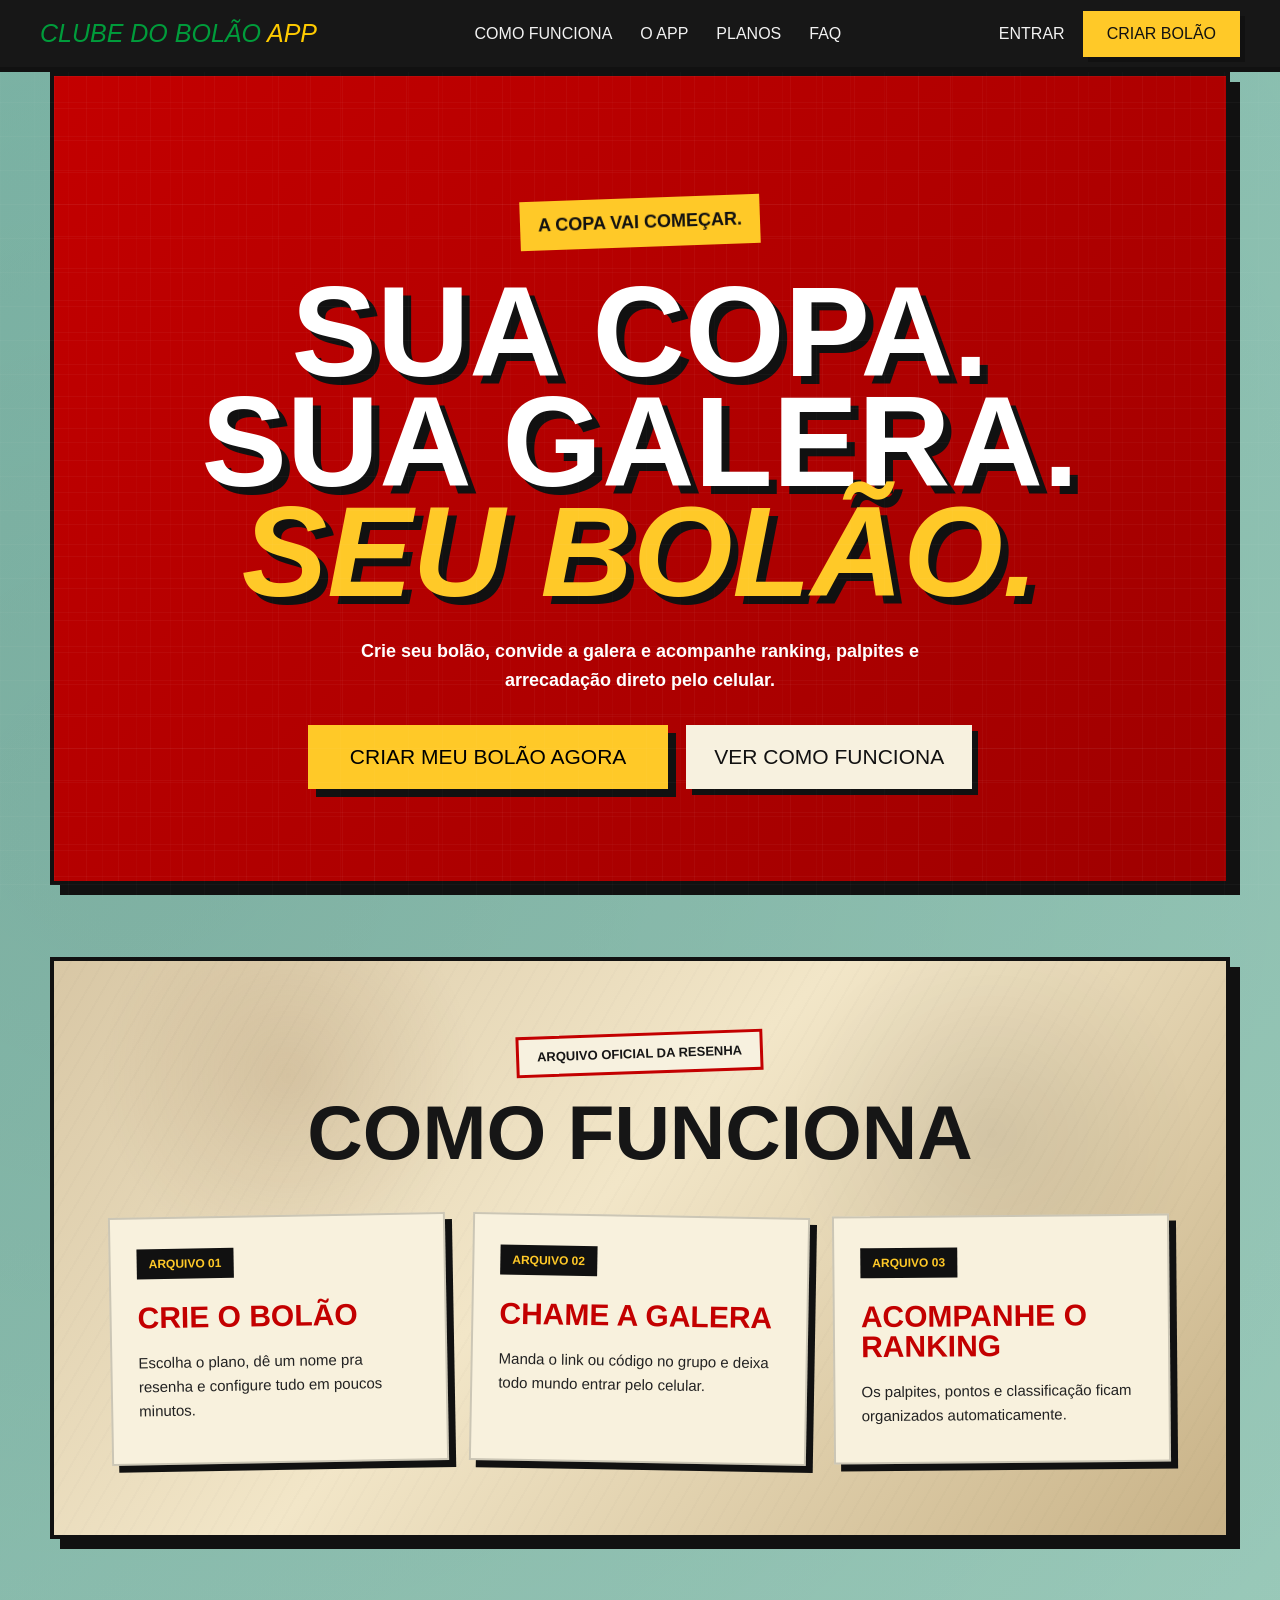
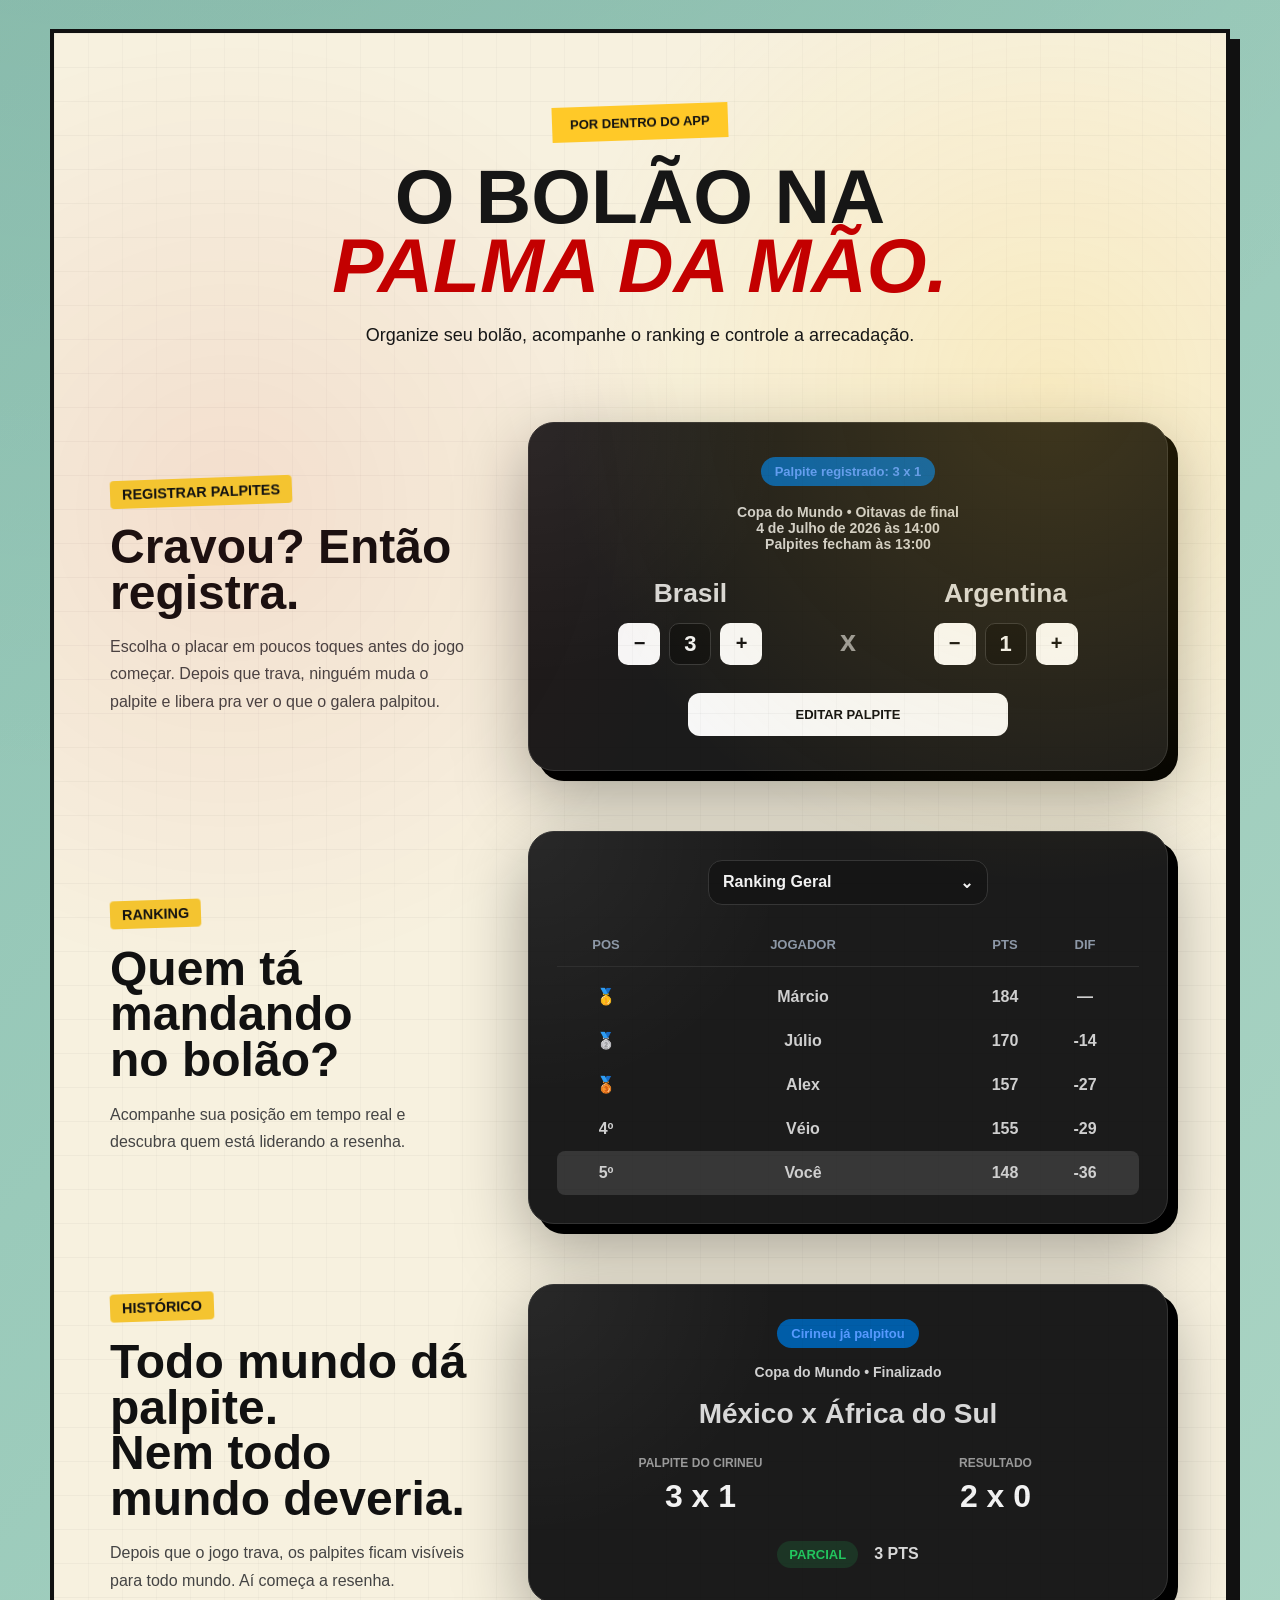
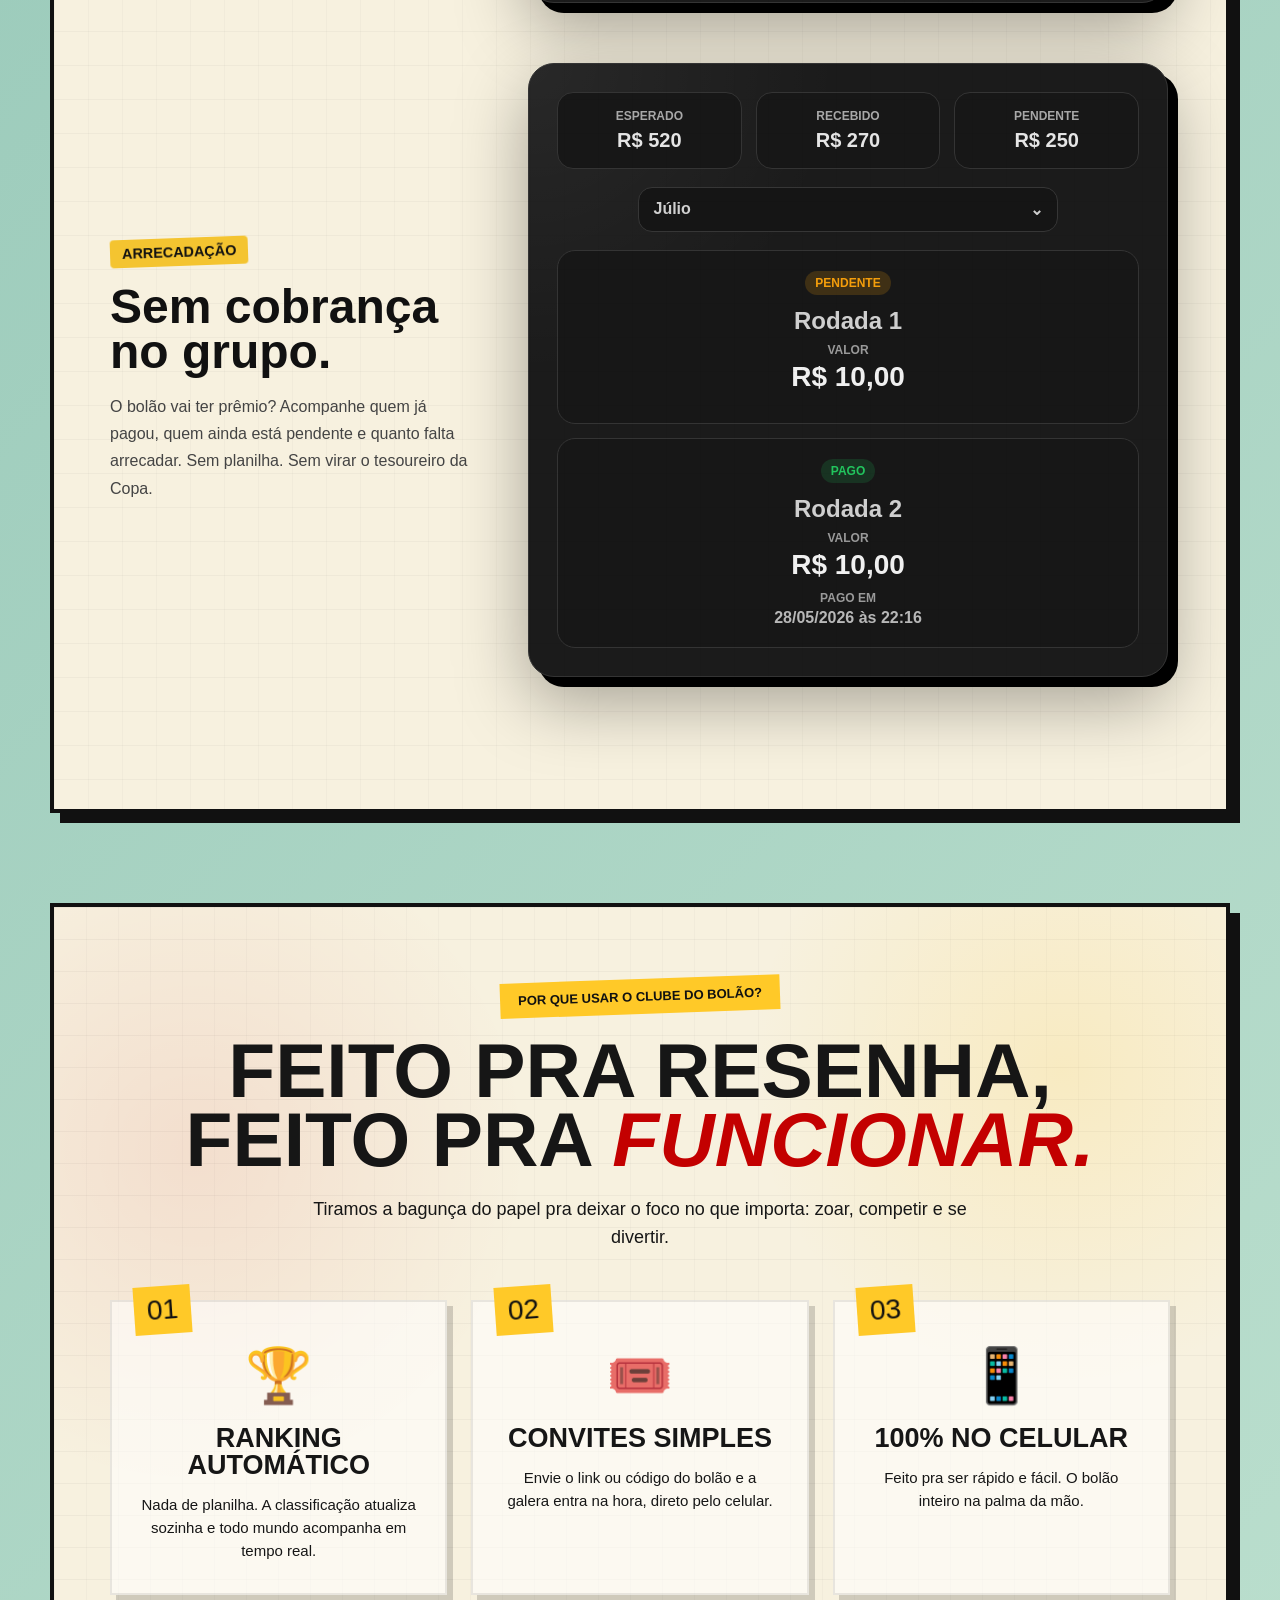
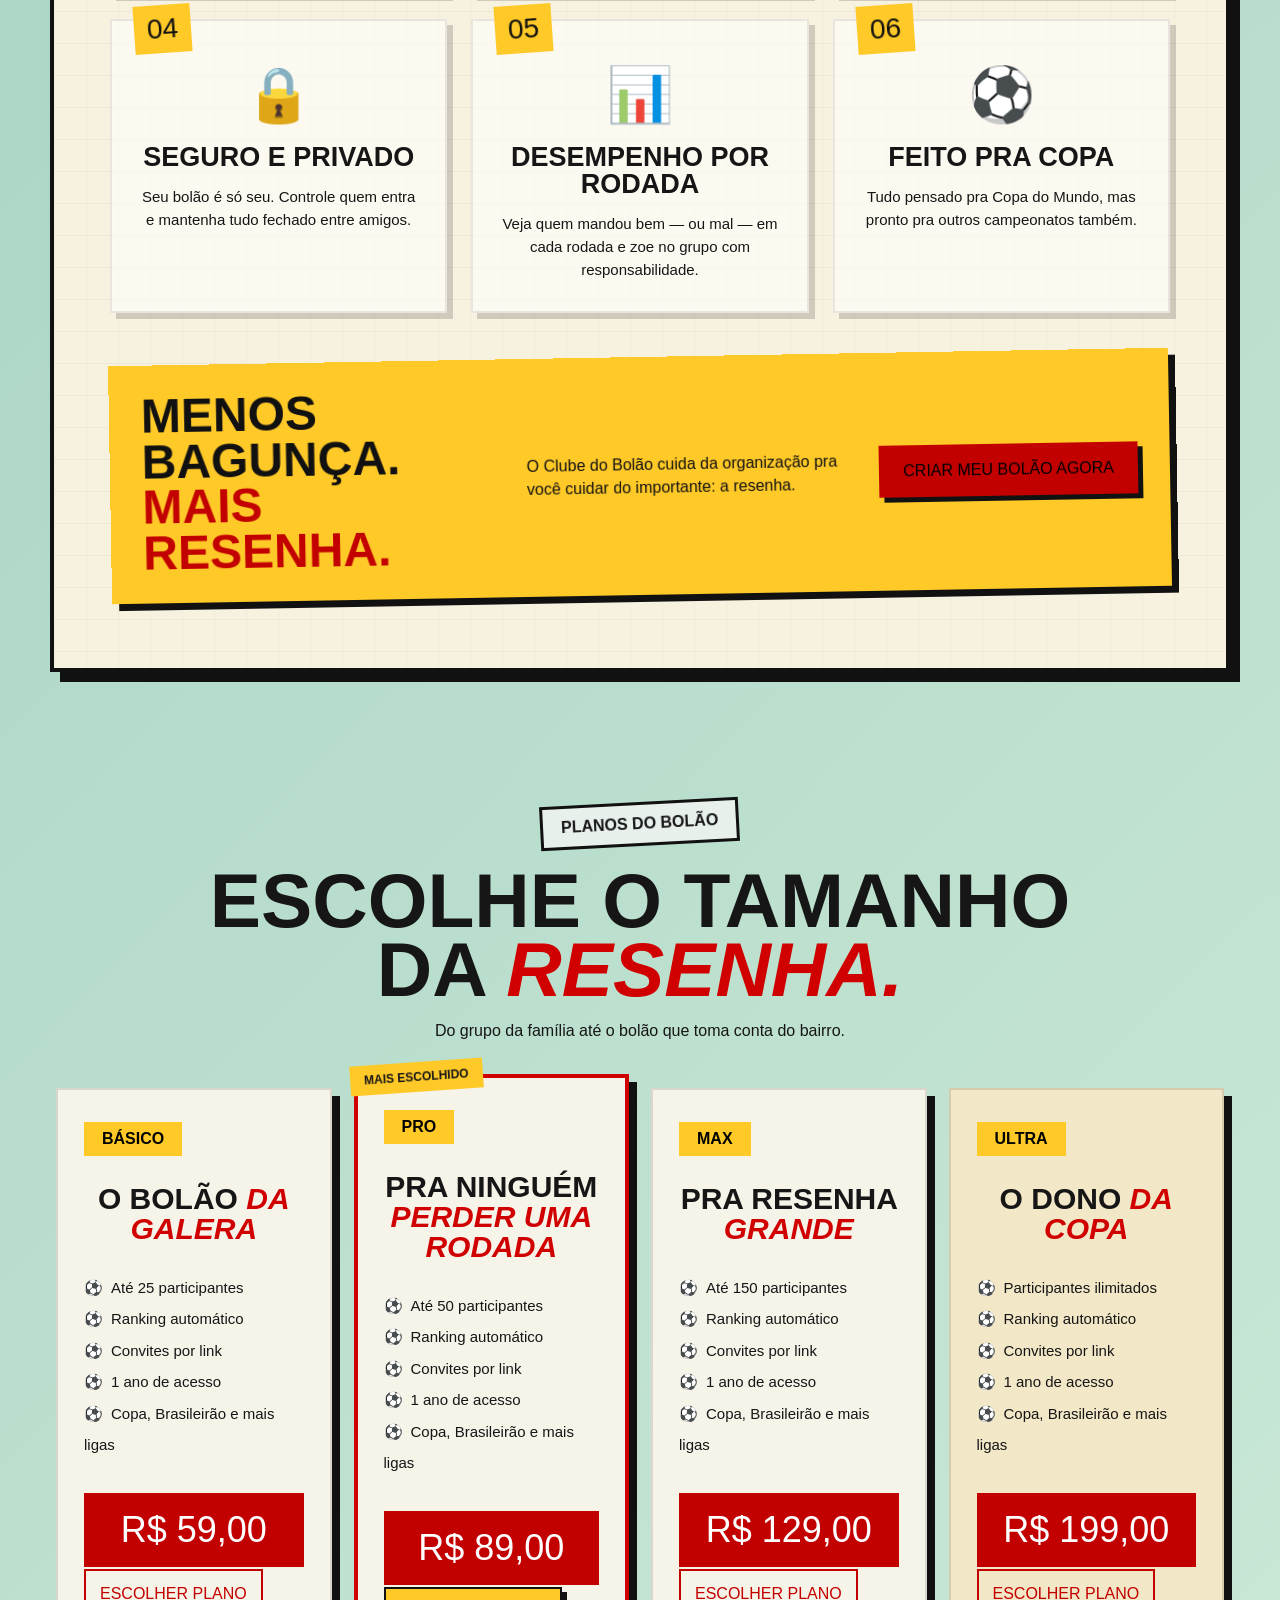
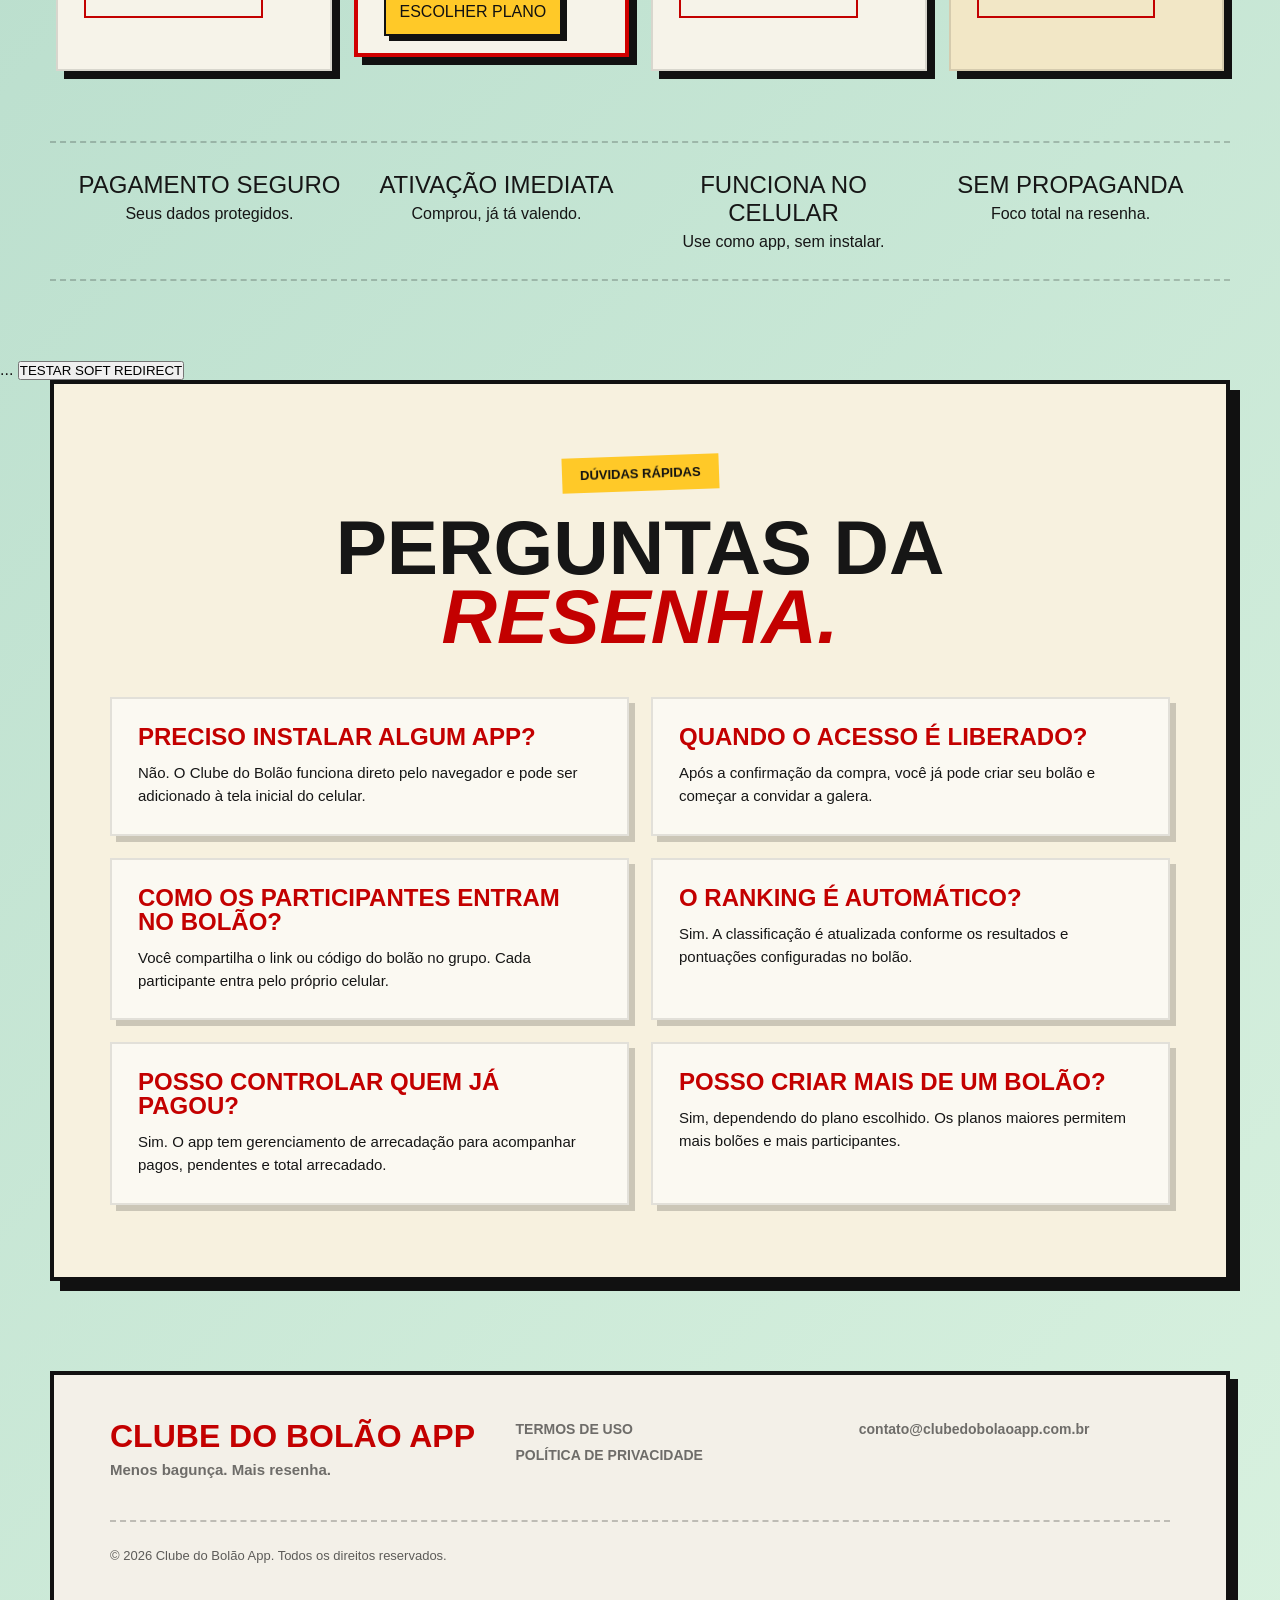
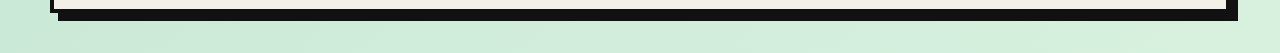
==== index.html @ 3270e9ba "Add files via upload" ====
<!DOCTYPE html>
<html lang="pt-BR">
<head>
  <meta charset="UTF-8" />
  <meta name="viewport" content="width=device-width, initial-scale=1.0" />

  <title>Clube do Bolão App | Crie seu bolão da Copa</title>

  <meta
    name="description"
    content="Crie seu bolão da Copa, convide a galera, acompanhe ranking automático e controle a arrecadação direto pelo celular."
  />

  <meta name="robots" content="index, follow" />

  <meta property="og:title" content="Clube do Bolão App | O jogo começa no grupo" />
  <meta
    property="og:description"
    content="Organize seu bolão, chame a galera e acompanhe tudo sem bagunça."
  />
  <meta property="og:type" content="website" />
  <meta property="og:url" content="https://clubedobolaoapp.com.br" />
  <meta property="og:image" content="https://clubedobolaoapp.com.br/assets/og-image.png" />

  <link rel="icon" href="./assets/favicon.png" />
  <link rel="stylesheet" href="style.css" />
</head>

<body>
<header class="header">
  <a class="logo" href="#">
    <span class="logo-clube">Clube do</span>
    <span class="logo-bolao">Bolão</span>
    <span class="logo-app">App</span>
  </a>

  <nav class="top-nav">
    <a href="#como-funciona">Como funciona</a>
    <a href="#app">O app</a>
    <a href="#planos">Planos</a>
    <a href="#faq">FAQ</a>
  </nav>

  <div class="header-actions">
    <a class="login-link" href="#">Entrar</a>
    <a class="header-cta" href="#planos">Criar bolão</a>
  </div>
</header>

<section class="hero hero-clean">
  <div class="hero-clean-inner">
    <p class="hero-kicker">A Copa vai começar.</p>

    <h1>
      Sua Copa.<br />
      Sua Galera.<br />
      <span>Seu Bolão.</span>
    </h1>

    <p class="hero-clean-subtitle">
      Crie seu bolão, convide a galera e acompanhe ranking, palpites e arrecadação direto pelo celular.
    </p>

    <div class="hero-clean-actions">
      <a class="main-cta" href="#planos">CRIAR MEU BOLÃO AGORA</a>
      <a class="secondary-cta" href="#app">Ver como funciona</a>
    </div>
  </div>
</section>

<!--

<section class="cinematic-cta">
  <div class="cta-photo-card">
    <div class="tape tape-top"></div>

    <img
        src="./assets/hero-boteco.png"
        alt="Boteco com faixa do Clube do Bolão App"
    />

    
  </div>

  <div class="cinematic-copy">
    <p class="cta-kicker">A Copa vai começar.</p>

    <h2>
      Sua Copa.<br />
      Sua Galera.<br />
      Seu Bolão.
      
    </h2>

    <p class="cta-text">
      Crie seu bolão, convide a galera e deixa que o app faz o resto.
    </p>

    <a href="#planos" class="cinematic-button">
      Criar meu bolão agora
    </a>
  </div>
</section>

-->

<section class="how-it-works" id="como-funciona">
  <p class="archive-label">Arquivo oficial da resenha</p>

  <h2>
    Como funciona<br />

  </h2>

  <div class="steps-grid">
    <article class="step-card">
      <span class="file-code">ARQUIVO 01</span>
      <strong>Crie o bolão</strong>
      <p>Escolha o plano, dê um nome pra resenha e configure tudo em poucos minutos.</p>
    </article>

    <article class="step-card">
      <span class="file-code">ARQUIVO 02</span>
      <strong>Chame a galera</strong>
      <p>Manda o link ou código no grupo e deixa todo mundo entrar pelo celular.</p>
    </article>

    <article class="step-card">
      <span class="file-code">ARQUIVO 03</span>
      <strong>Acompanhe o ranking</strong>
      <p>Os palpites, pontos e classificação ficam organizados automaticamente.</p>
    </article>
  </div>
</section>

<section class="app-preview-section" id="app">
  <p class="app-preview-label">Por dentro do app</p>

  <h2>
    O bolão na<br />
    <span>palma da mão.</span>
  </h2>

  <p class="app-preview-subtitle">
    Organize seu bolão, acompanhe o ranking e controle a arrecadação.
  </p>
<!--
  <div class="app-preview-grid">
    <article class="app-screen-card">
      <div class="phone-frame">
        <img src="./assets/screen-meus-boloes.png" alt="Tela Meus Bolões" />
      </div>

      <h3>Meus bolões</h3>
      <p>Crie e acompanhe todos os seus bolões em um único lugar.</p>
    </article>

    <article class="app-screen-card">
      <div class="phone-frame">
        <img src="./assets/screen-ranking.png" alt="Tela de Ranking" />
      </div>

      <h3>Ranking automático</h3>
      <p>Pontuação atualizada automaticamente.</p>
    </article>

    <article class="app-screen-card featured-screen">
      <span class="exclusive-tag">Exclusivo</span>

      <div class="phone-frame">
        <img src="./assets/screen-arrecadacao.png" alt="Tela de Arrecadação" />
      </div>

      <h3>Controle a arrecadação</h3>
      <p>Chega de cobrança no grupo e planilha improvisada.</p>
    </article>
  </div>

  -->

<div class="app-experience-grid">
  <div class="experience-block">

  <div class="experience-copy">
    <span class="feature-label">
  REGISTRAR Palpites
</span>

    <h3>Cravou? Então registra.</h3>

    <p>
      Escolha o placar em poucos toques antes do jogo começar.
      Depois que trava, ninguém muda o palpite e libera pra ver o que o galera palpitou.
    </p>
  </div>

  <div class="prediction-card">

    <div class="prediction-status">
      Palpite registrado: 3 x 1
    </div>

    <div class="prediction-meta">
      Copa do Mundo • Oitavas de final<br>
      4 de Julho de 2026 às 14:00<br>
      Palpites fecham às 13:00
    </div>

    <div class="prediction-match">

      <div class="team-side">
        <div class="team-name">Brasil</div>

        <div class="score-control">
          <span class="score-btn">−</span>
          <span class="score-number">3</span>
          <span class="score-btn">+</span>
        </div>
      </div>
      
      <div class="versus">x</div>

      <div class="team-side">
        <div class="team-name">Argentina</div>

        <div class="score-control">
          <span class="score-btn">−</span>
          <span class="score-number">1</span>
          <span class="score-btn">+</span>
        </div>

       
      </div>

       
    </div>
  <div class="prediction-cta">
  Editar palpite
  </div>

  </div>

</div>

<div class="experience-block">

  <div class="experience-copy">

    <span class="feature-label">
      RANKING
    </span>

    <h3>
      Quem tá mandando<br>
      no bolão?
    </h3>

    <p>
      Acompanhe sua posição em tempo real e descubra
      quem está liderando a resenha.
    </p>

  </div>

  <div class="ranking-card">

    <div class="ranking-select">
      <span>Ranking Geral</span>
      <span>⌄</span>
    </div>

    <div class="ranking-table">

      <div class="ranking-row ranking-header">
        <div>POS</div>
        <div>JOGADOR</div>
        <div>PTS</div>
        <div>DIF</div>
      </div>

      <div class="ranking-row">
        <div>🥇</div>
        <div>Márcio</div>
        <div>184</div>
        <div>—</div>
      </div>

      <div class="ranking-row">
        <div>🥈</div>
        <div>Júlio</div>
        <div>170</div>
        <div>-14</div>
      </div>

      <div class="ranking-row">
        <div>🥉</div>
        <div>Alex</div>
        <div>157</div>
        <div>-27</div>
      </div>

      <div class="ranking-row">
        <div>4º</div>
        <div>Véio</div>
        <div>155</div>
        <div>-29</div>
      </div>

      <div class="ranking-row current-user">
        <div>5º</div>
        <div>Você</div>
        <div>148</div>
        <div>-36</div>
      </div>

    </div>

  </div>

</div>

<div class="experience-block">

  <div class="experience-copy">
    <span class="feature-label">HISTÓRICO</span>

    <h3>
      Todo mundo dá palpite.<br>
      Nem todo mundo deveria.
    </h3>

    <p>
      Depois que o jogo trava, os palpites ficam visíveis para todo mundo.
      Aí começa a resenha.
    </p>
  </div>

  <div class="history-card">

    <div class="history-pill">
      Cirineu já palpitou
    </div>

    <div class="history-meta">
      Copa do Mundo • Finalizado
    </div>

    <div class="history-match">
      México x África do Sul
    </div>

    <div class="history-scores">
      <div class="history-score">
        <span>Palpite do Cirineu</span>
        <strong>3 x 1</strong>
      </div>

      <div class="history-score">
        <span>Resultado</span>
        <strong>2 x 0</strong>
      </div>
    </div>

    <div class="history-result">
      <span>PARCIAL</span>
      <strong>3 PTS</strong>
    </div>

  </div>

</div>

<div class="experience-block">

  <div class="experience-copy">
    <span class="feature-label">ARRECADAÇÃO</span>

    <h3>
      Sem cobrança<br>
      no grupo.
    </h3>

    <p>
      O bolão vai ter prêmio? Acompanhe quem já pagou, quem ainda está pendente e quanto falta arrecadar.
      Sem planilha. Sem virar o tesoureiro da Copa.
    </p>
  </div>

  <div class="payments-card">

    <div class="payments-summary">
      <div class="payments-summary-card">
        <span>Esperado</span>
        <strong>R$ 520</strong>
      </div>

      <div class="payments-summary-card">
        <span>Recebido</span>
        <strong>R$ 270</strong>
      </div>

      <div class="payments-summary-card">
        <span>Pendente</span>
        <strong>R$ 250</strong>
      </div>
    </div>

    <div class="payments-select">
      <span>Júlio</span>
      <span>⌄</span>
    </div>

    <div class="payments-item">
      <span class="payments-badge pending">PENDENTE</span>
      <h4>Rodada 1</h4>

      <div class="payments-label">Valor</div>
      <div class="payments-value">R$ 10,00</div>
    </div>

    <div class="payments-item">
      <span class="payments-badge paid">PAGO</span>
      <h4>Rodada 2</h4>

      <div class="payments-label">Valor</div>
      <div class="payments-value">R$ 10,00</div>

      <div class="payments-label">Pago em</div>
      <div class="payments-date">28/05/2026 às 22:16</div>
    </div>

  </div>

</div>


</section>

<section class="features-section" id="recursos">
  <p class="features-label">Por que usar o Clube do Bolão?</p>

  <h2>
    Feito pra resenha,<br />
    feito pra <span>funcionar.</span>
  </h2>

  <p class="features-subtitle">
    Tiramos a bagunça do papel pra deixar o foco no que importa: zoar, competir e se divertir.
  </p>

  <div class="features-grid">
    <article class="feature-card">
      <span class="feature-number">01</span>
      <div class="feature-icon">🏆</div>
      <h3>Ranking automático</h3>
      <p>Nada de planilha. A classificação atualiza sozinha e todo mundo acompanha em tempo real.</p>
    </article>

    <article class="feature-card">
      <span class="feature-number">02</span>
      <div class="feature-icon">🎟️</div>
      <h3>Convites simples</h3>
      <p>Envie o link ou código do bolão e a galera entra na hora, direto pelo celular.</p>
    </article>

    <article class="feature-card">
      <span class="feature-number">03</span>
      <div class="feature-icon">📱</div>
      <h3>100% no celular</h3>
      <p>Feito pra ser rápido e fácil. O bolão inteiro na palma da mão.</p>
    </article>

    <article class="feature-card">
      <span class="feature-number">04</span>
      <div class="feature-icon">🔒</div>
      <h3>Seguro e privado</h3>
      <p>Seu bolão é só seu. Controle quem entra e mantenha tudo fechado entre amigos.</p>
    </article>

    <article class="feature-card">
      <span class="feature-number">05</span>
      <div class="feature-icon">📊</div>
      <h3>Desempenho por rodada</h3>
      <p>Veja quem mandou bem — ou mal — em cada rodada e zoe no grupo com responsabilidade.</p>
    </article>

    <article class="feature-card">
      <span class="feature-number">06</span>
      <div class="feature-icon">⚽</div>
      <h3>Feito pra Copa</h3>
      <p>Tudo pensado pra Copa do Mundo, mas pronto pra outros campeonatos também.</p>
    </article>
  </div>

  <div class="features-banner">
    <strong>Menos bagunça. <span>Mais resenha.</span></strong>
    <p>O Clube do Bolão cuida da organização pra você cuidar do importante: a resenha.</p>
    <a href="#planos">Criar meu bolão agora</a>
  </div>
</section>

<!--

  <main>
    <section class="hero">
      <div class="stamp">O jogo começa no grupo.</div>

      <h1>
        Vive a paixão<br />
        <span>da resenha</span>
      </h1>

      <p>
        Organize seu bolão, convide a galera e acompanhe tudo sem bagunça.
      </p>

      <a class="main-cta" href="#planos">Começar agora</a>
    </section>

    -->

    <section class="pricing" id="planos">
      <p class="section-label">Planos do bolão</p>

      <h2>
        Escolhe o tamanho<br />
        da <span>resenha.</span>
      </h2>

      <p class="section-subtitle">
        Do grupo da família até o bolão que toma conta do bairro.
      </p>

      <div class="plans-grid">
        <article class="plan-card">
          <h3>Básico</h3>
          <h4>O bolão <span>da galera</span></h4>
          <ul>
            <li>Até 25 participantes</li>
            <li>Ranking automático</li>
            <li>Convites por link</li>
            <li>1 ano de acesso</li>
            <li>Copa, Brasileirão e mais ligas</li>
          </ul>
          <div class="price">R$ 59,00</div>
          <a href="#" class="plan-button">ESCOLHER PLANO</a>
        </article>

        <article class="plan-card featured">
          <div class="badge">Mais escolhido</div>
          <h3>Pro</h3>
          <h4>Pra ninguém <span>perder uma rodada</span></h4>
          <ul>
            <li>Até 50 participantes</li>
            <li>Ranking automático</li>
            <li>Convites por link</li>
            <li>1 ano de acesso</li>
            <li>Copa, Brasileirão e mais ligas</li>
      
          </ul>
          <div class="price">R$ 89,00</div>
          <a href="#" class="plan-button yellow">ESCOLHER PLANO</a>
        </article>

        <article class="plan-card">
          <h3>Max</h3>
          <h4>Pra resenha <span>grande</span></h4>
          <ul>
            <li>Até 150 participantes</li>
            <li>Ranking automático</li>
            <li>Convites por link</li>
            <li>1 ano de acesso</li>
            <li>Copa, Brasileirão e mais ligas</li>
          </ul>
          <div class="price">R$ 129,00</div>
          <a href="#" class="plan-button">ESCOLHER PLANO</a>
        </article>

        <article class="plan-card ultra">
          <h3>Ultra</h3>
          <h4>O dono <span>da Copa</span></h4>
          <ul>
            <li>Participantes ilimitados</li> 
            <li>Ranking automático</li>
            <li>Convites por link</li>
            <li>1 ano de acesso</li>
            <li>Copa, Brasileirão e mais ligas</li>
          </ul>
          <div class="price">R$ 199,00</div>
          <a href="#" class="plan-button">ESCOLHER PLANO</a>
        </article>
      </div>
    </section>

    <section class="benefits">
      <div>
        <strong>Pagamento seguro</strong>
        <span>Seus dados protegidos.</span>
      </div>
      <div>
        <strong>Ativação imediata</strong>
        <span>Comprou, já tá valendo.</span>
      </div>
      <div>
        <strong>Funciona no celular</strong>
        <span>Use como app, sem instalar.</span>
      </div>
      <div>
        <strong>Sem propaganda</strong>
        <span>Foco total na resenha.</span>
      </div>
    </section>

<!--


    <section class="final-cta">
      <div>
        <p>A Copa vai começar.</p>
        <h2>
          Chega de bagunça.<br />
          <span>Cria teu bolão agora!</span>
        </h2>
        <a class="main-cta yellow" href="#planos">Criar meu bolão</a>
      </div>
    </section>
  </main>

  -->


<body>

  ...

<button onclick="prepararCheckout('pro')">
  TESTAR SOFT REDIRECT
</button>

<div id="checkoutArea"></div>

<script>
async function prepararCheckout(planCode) {

  const checkoutArea =
    document.getElementById("checkoutArea");

  checkoutArea.innerHTML =
    "Preparando checkout...";

  try {

    const response = await fetch(
      "https://dymwbyoqmvmoafduewpx.supabase.co/functions/v1/create-checkout",
      {
        method: "POST",
        headers: {
          "Content-Type": "application/json"
        },
        body: JSON.stringify({
          plan_code: planCode,
          flow: "landing"
        })
      }
    );

    const data = await response.json();

    if (!response.ok || !data.checkout_url) {
      checkoutArea.innerHTML =
        "Não foi possível iniciar o checkout.";
      return;
    }

    checkoutArea.innerHTML = `
      <a href="${data.checkout_url}">
        Continuar para o checkout
      </a>
    `;

  } catch (err) {

    console.error(err);

    checkoutArea.innerHTML =
      "Erro de conexão.";

  }
}
</script>

</body> 

<section class="faq-section" id="faq">
  <p class="faq-label">Dúvidas rápidas</p>

  <h2>
    Perguntas da<br />
    <span>resenha.</span>
  </h2>

  <div class="faq-list">
    <article class="faq-item">
      <h3>Preciso instalar algum app?</h3>
      <p>Não. O Clube do Bolão funciona direto pelo navegador e pode ser adicionado à tela inicial do celular.</p>
    </article>

    <article class="faq-item">
      <h3>Quando o acesso é liberado?</h3>
      <p>Após a confirmação da compra, você já pode criar seu bolão e começar a convidar a galera.</p>
    </article>

    <article class="faq-item">
      <h3>Como os participantes entram no bolão?</h3>
      <p>Você compartilha o link ou código do bolão no grupo. Cada participante entra pelo próprio celular.</p>
    </article>

    <article class="faq-item">
      <h3>O ranking é automático?</h3>
      <p>Sim. A classificação é atualizada conforme os resultados e pontuações configuradas no bolão.</p>
    </article>

    <article class="faq-item">
      <h3>Posso controlar quem já pagou?</h3>
      <p>Sim. O app tem gerenciamento de arrecadação para acompanhar pagos, pendentes e total arrecadado.</p>
    </article>

    <article class="faq-item">
      <h3>Posso criar mais de um bolão?</h3>
      <p>Sim, dependendo do plano escolhido. Os planos maiores permitem mais bolões e mais participantes.</p>
    </article>
  </div>
</section>

<footer class="site-footer">
  <div class="footer-brand">
    <strong>Clube do Bolão App</strong>
    <p>Menos bagunça. Mais resenha.</p>
  </div>

 <nav class="footer-links">
  <a href="termos.html">Termos de Uso</a>
  <a href="privacidade.html">Política de Privacidade</a>
</nav>

  <div class="footer-contact">
    <a href="mailto:contato@clubedobolaoapp.com.br">
      contato@clubedobolaoapp.com.br
    </a>
  </div>

  <div class="footer-bottom">
    © 2026 Clube do Bolão App. Todos os direitos reservados.
  </div>
</footer>
---- style.css ----
* {
  margin: 0;
  padding: 0;
  box-sizing: border-box;
}

html {
  scroll-behavior: smooth;
}

body {
  font-family: Impact, Haettenschweiler, "Arial Narrow Bold", sans-serif;
  background:
    radial-gradient(circle at 10% 10%, rgba(0,0,0,0.08), transparent 22%),
    linear-gradient(135deg, #7fb9aa, #d8f1df);
  color: #161616;
}

body::before {
  content: "";
  position: fixed;
  inset: 0;
  pointer-events: none;
  background-image:
    linear-gradient(rgba(255,255,255,0.12) 1px, transparent 1px),
    linear-gradient(90deg, rgba(255,255,255,0.08) 1px, transparent 1px);
  background-size: 34px 34px;
  opacity: 0.28;
}

a {
  color: inherit;
  text-decoration: none;
}

.header {
  position: sticky;
  top: 0;
  z-index: 50;

  height: 72px;
  padding: 0 40px;

  background: #171717;
  border-bottom: 5px solid #111;

  display: flex;
  align-items: center;
  justify-content: space-between;
}

.logo {
  font-size: 25px;
  font-weight: 500;
  font-style: italic;
  text-transform: uppercase;
  letter-spacing: 0px;
}

.logo-clube {
  color: #009C3B ;
}

.logo-bolao {
  color: #009C3B;
}

.logo-app {
  color: #FFCB00;
}

.top-nav {
  display: flex;
  gap: 28px;
  color: #f2f2f2;
  font-size: 16px;
  font-weight: 500;
  text-transform: uppercase;
}

.header-actions {
  display: flex;
  align-items: center;
  gap: 18px;
}

.login-link {
  color: #f2f2f2;
  font-size: 16px;
  font-weight: 500;
  text-transform: uppercase;
}

.header-cta {
  background: #ffc928;
  color: #111111;

  padding: 14px 24px;

  font-size: 16 px;
  font-weight: 500;
  text-transform: uppercase;

  box-shadow: 5px 5px 0 #111;
}

@media (max-width: 980px) {
  .header {
    height: auto;
    padding: 16px 20px;
    gap: 14px;
  }

  .top-nav {
    display: none;
  }

  .logo {
    font-size: 20px;
  }

  .login-link {
    display: none;
  }

  .header-cta {
    padding: 12px 18px;
    font-size: 12px;
  }
}

.hero {
  min-height: 520px;
  padding: 90px 24px 70px;
  display: flex;
  flex-direction: column;
  align-items: center;
  text-align: center;
}

.stamp {
  background: #ffc928;
  padding: 10px 22px;
  transform: rotate(-2deg);
  margin-bottom: 36px;
  font-size: 13px;
  text-transform: uppercase;
}

.hero h1 {
  font-size: clamp(58px, 9vw, 104px);
  line-height: 0.85;
  text-transform: uppercase;
}

.hero h1 span,
.pricing h2 span,
.final-cta h2 span,
.plan-card h4 span {
  color: #d00000;
  font-style: italic;
}

.hero p {
  max-width: 650px;
  margin: 30px auto;
  font-family: Inter, sans-serif;
  font-size: 18px;
  line-height: 1.6;
}

.main-cta {
  background: #ffc928;
  color: black;
  font-size: 21px;
  padding: 20px 42px;
  box-shadow: 8px 8px 0 #111;
}

.pricing {
  padding: 40px 56px 70px;
  text-align: center;
}

.section-label {
  font-family: Inter, Sans-serif;
  font-weight: 700;
  display: inline-block;
  margin-bottom: 20px;
  padding: 10px 18px;
  border: 3px solid #111;
  background: #e8f0ec;
  transform: rotate(-3deg);
  text-transform: uppercase;
}

.pricing h2 {
  font-size: clamp(44px, 6vw, 78px);
  line-height: 0.9;
  text-transform: uppercase;
}

.section-subtitle {
  margin: 18px 0 48px;
  font-family: Inter, sans-serif;
}

.plans-grid {
  max-width: 1240px;
  margin: 0 auto;
  display: grid;
  grid-template-columns: repeat(4, 1fr);
  gap: 22px;
}

.plan-card {
  position: relative;
  min-height: 470px;
  padding: 32px 26px;
  background: #f6f3e9;
  border: 2px solid rgba(0,0,0,0.12);
  box-shadow: 8px 8px 0 #111;
  text-align: left;
}

.plan-card.featured {
  border: 4px solid #d00000;
  transform: translateY(-14px);
}

.plan-card.ultra {
  background: #f2e7c6;
}

.badge {
  font-family: Inter, sans-serif;
  font-weight: 700;
  position: absolute;
  top: -16px;
  left: -8px;
  background: #ffc928;
  padding: 8px 14px;
  font-size: 12px;
  text-transform: uppercase;
  transform: rotate(-4deg);
}

.plan-card h3 {
  font-family: Inter, sans-serif;
  font-weight: 700;
  display: inline-block;
  background: #ffc928;
  color: black;
  padding: 8px 18px;
  margin-bottom: 28px;
  text-transform: uppercase;
  font-size: 16px;
  letter-spacing: 0px;
}

.plan-card h4 {
  font-size: 30px;
  line-height: 1;
  text-transform: uppercase;
  margin-bottom: 28px;
  text-align: center;
}

.plan-card ul {
  list-style: none;
  font-family: Inter, sans-serif;
  font-size: 15px;
  line-height: 2.1;
  margin-bottom: 32px;
}

.plan-card li::before {
  content: "⚽";
  margin-right: 8px;
}

.price {
  background: #c30000;
  color: white;
  font-size: 36px;
  padding: 16px;
  text-align: center;
  margin-top: auto;
  margin-bottom: 18px;
}

.plan-button {
  width: 100%;
  text-align: center;
  border: 2px solid #c30000;
  padding: 14px;
  color: #c30000;
}

.plan-button.yellow {
  background: #ffc928;
  color: #111;
  border-color: #111;
  box-shadow: 5px 5px 0 #111;
}

.benefits {
  max-width: 1180px;
  margin: 0 auto 80px;
  padding: 28px;
  border-top: 2px dashed rgba(0,0,0,0.2);
  border-bottom: 2px dashed rgba(0,0,0,0.2);
  display: grid;
  grid-template-columns: repeat(4, 1fr);
  gap: 24px;
  text-align: center;
}

.benefits strong {
  display: block;
  text-transform: uppercase;
  font-size: 24px;
  font-weight: 500;
}

.benefits span {
  display: block;
  margin-top: 6px;
  font-family: Inter, sans-serif;
  font-size: 16px;
}

.final-cta {
  max-width: 1180px;
  margin: 0 auto 90px;
  min-height: 380px;
  background:
    linear-gradient(rgba(160,0,0,0.9), rgba(160,0,0,0.9)),
    repeating-linear-gradient(90deg, transparent 0 120px, rgba(255,255,255,0.06) 120px 122px);
  color: white;
  box-shadow: 8px 8px 0 #111;
  padding: 70px;
  display: flex;
  align-items: center;
  justify-content: flex-end;
}

.final-cta p {
  font-family: Inter, sans-serif;
  text-transform: uppercase;
  font-weight: bold;
  margin-bottom: 12px;
}

.final-cta h2 {
  font-size: clamp(44px, 7vw, 86px);
  line-height: 0.9;
  text-transform: uppercase;
  margin-bottom: 32px;
}

.main-cta.yellow {
  background: #ffc928;
  color: #111;
}

footer {
  background: #d8dfd9;
  border-top: 4px solid #d00000;
  padding: 50px 56px;
  display: flex;
  justify-content: space-between;
  font-family: Inter, sans-serif;
  color: rgba(0,0,0,0.55);
}

@media (max-width: 980px) {
  .header {
    padding: 0 22px;
  }

  nav {
    display: none;
  }

  .plans-grid,
  .benefits {
    grid-template-columns: 1fr;
  }

  .plan-card.featured {
    transform: none;
  }

  .pricing {
    padding: 40px 22px 60px;
  }

  .final-cta {
    margin: 0 22px 70px;
    padding: 42px 28px;
    justify-content: center;
    text-align: center;
  }

  footer {
    flex-direction: column;
    gap: 12px;
    text-align: center;
  }
}
.cinematic-cta {
  position: relative;
  overflow: hidden;

  max-width: 1180px;
  min-height: 520px;

  margin: 0 auto 90px;
  padding: 64px;

  display: grid;
  grid-template-columns: 0.95fr 1.05fr;
  align-items: center;
  gap: 56px;

  background:
    radial-gradient(circle at 15% 20%, rgba(255, 201, 40, 0.22), transparent 28%),
    linear-gradient(135deg, #8f0000, #c30000 55%, #690000);

  color: white;

  border: 4px solid #111;
  box-shadow: 10px 10px 0 #111;
}

.cinematic-cta::before {
  content: "";
  position: absolute;
  inset: 0;

  background-image:
    linear-gradient(rgba(255,255,255,0.08) 1px, transparent 1px),
    linear-gradient(90deg, rgba(0,0,0,0.08) 1px, transparent 1px);

  background-size: 28px 28px;
  opacity: 0.25;
  pointer-events: none;
}

.cinematic-cta::after {
 

  font-size: 72px;
  opacity: 0.14;
  transform: rotate(18deg);
}

.cta-photo-card {
  position: relative;
  z-index: 1;

  background: #f7f1df;
  padding: 18px 18px 54px;

  transform: rotate(-4deg);

  box-shadow: 12px 12px 0 rgba(0,0,0,0.45);
}

.cta-photo-card img {
  width: 100%;
  aspect-ratio: 4 / 3;
  object-fit: cover;
  display: block;

  filter: contrast(1.05) saturate(0.95);
}



.tape {
  position: absolute;
  width: 120px;
  height: 34px;

  background: rgba(255, 224, 141, 0.78);
  border: 1px solid rgba(0,0,0,0.12);

  z-index: 2;
}

.tape-top {
  top: -16px;
  left: 50%;
  transform: translateX(-50%) rotate(3deg);
}

.cinematic-copy {
  position: relative;
  z-index: 1;
}

.cta-kicker {
  display: inline-block;

  margin-bottom: 22px;
  padding: 10px 18px;

  background: #ffc928;
  color: #111;

  font-family: Inter, sans-serif;
  font-size: 13px;
  font-weight: 500;
  text-transform: uppercase;

  transform: rotate(-2deg);
}

.cinematic-copy h2 {
  font-size: clamp(42px, 6vw, 92px);
  line-height: 0.9;
  text-transform: uppercase;
  letter-spacing: -2px;

  margin-bottom: 40px;

  text-shadow: 5px 5px 0 #111;
}

.cta-text {
  max-width: 480px;

  margin-bottom: 34px;

  font-family: Inter, sans-serif;
  font-size: 18px;
  line-height: 1.55;
}

.cinematic-button {
  display: inline-block;

  background: #ffc928;
  color: #111;

  padding: 20px 34px;

  font-size: 18px;
  font-weight: 500;
  text-transform: uppercase;

  box-shadow: 8px 8px 0 #111;

  transition: 0.2s;
}

.cinematic-button:hover {
  transform: translateY(-4px);
}

@media (max-width: 980px) {
  .cinematic-cta {
    margin: 0 22px 70px;
    padding: 42px 24px;

    grid-template-columns: 1fr;
    gap: 42px;

    text-align: center;
  }

  .cta-photo-card {
    max-width: 420px;
    margin: 0 auto;
    transform: rotate(-2deg);
  }

  .cta-text {
    margin-left: auto;
    margin-right: auto;
  }
}

.how-it-works {
  max-width: 1180px;
  margin: 0 auto 90px;
  padding: 72px 56px;

  background:
    radial-gradient(circle at 20% 20%, rgba(120, 80, 40, 0.14), transparent 18%),
    radial-gradient(circle at 80% 30%, rgba(0, 0, 0, 0.08), transparent 20%),
    linear-gradient(135deg, #d8c7a5, #f2e6c8 45%, #c8b287);

  border: 4px solid #111;
  box-shadow: 10px 10px 0 #111;

  position: relative;
  overflow: hidden;
  text-align: center;
}

.how-it-works::before {
  content: "";
  position: absolute;
  inset: 0;

  background:
    repeating-linear-gradient(
      120deg,
      rgba(0,0,0,0.05) 0px,
      rgba(0,0,0,0.05) 2px,
      transparent 2px,
      transparent 14px
    );

  opacity: 0.25;
  pointer-events: none;
}

.archive-label {
  display: inline-block;
  position: relative;
  z-index: 1;

  margin-bottom: 24px;
  padding: 10px 18px;

  background: #f7f1df;
  border: 3px solid #c30000;

  font-family: Inter, sans-serif;
  font-size: 13px;
  font-weight: 700;
  text-transform: uppercase;

  transform: rotate(-2deg);
}

.how-it-works h2 {
  position: relative;
  z-index: 1;

  font-size: clamp(44px, 6vw, 82px);
  line-height: 0.9;
  text-transform: uppercase;

  margin-bottom: 48px;
}

.how-it-works h2 span {
  color: #c30000;
  font-style: italic;
}

.steps-grid {
  position: relative;
  z-index: 1;

  display: grid;
  grid-template-columns: repeat(3, 1fr);
  gap: 24px;
}

.step-card {
  background: #f8f1dd;
  padding: 30px 26px 34px;

  border: 2px solid rgba(0,0,0,0.18);
  box-shadow: 7px 7px 0 #111;

  text-align: left;
  transform: rotate(-1deg);
}

.step-card:nth-child(2) {
  transform: rotate(1deg);
}

.step-card:nth-child(3) {
  transform: rotate(-0.5deg);
}

.file-code {
  display: inline-block;

  margin-bottom: 24px;
  padding: 8px 12px;

  font-family: Inter, Sans-serif;
  
  background: #111;
  color: #ffc928;

  font-size: 12px;
  font-weight: 700;
  text-transform: uppercase;
}

.step-card strong {
  display: block;

  margin-bottom: 18px;

  font-size: 30px;
  line-height: 1;
  text-transform: uppercase;
  color: #c30000;
}

.step-card p {
  font-family: Inter, sans-serif;
  font-size: 15px;
  line-height: 1.6;
  color: #222;
}

@media (max-width: 980px) {
  .how-it-works {
    margin: 0 22px 70px;
    padding: 48px 24px;
  }

  .steps-grid {
    grid-template-columns: 1fr;
  }

  .step-card,
  .step-card:nth-child(2),
  .step-card:nth-child(3) {
    transform: none;
  }
}
.features-section {
  max-width: 1180px;
  margin: 0 auto 90px;
  padding: 72px 56px;
  background: #f7f1df;
  border: 4px solid #111;
  box-shadow: 10px 10px 0 #111;
  text-align: center;
  position: relative;
  overflow: hidden;
}

.features-section::before {
  content: "";
  position: absolute;
  inset: 0;
  background:
    radial-gradient(circle at 12% 18%, rgba(195, 0, 0, 0.08), transparent 22%),
    radial-gradient(circle at 86% 12%, rgba(255, 201, 40, 0.16), transparent 20%),
    linear-gradient(rgba(0,0,0,0.035) 1px, transparent 1px),
    linear-gradient(90deg, rgba(0,0,0,0.025) 1px, transparent 1px);
  background-size: auto, auto, 32px 32px, 32px 32px;
  pointer-events: none;
}

.features-label {
  display: inline-block;
  position: relative;
  z-index: 1;
  margin-bottom: 22px;
  padding: 10px 18px;
  background: #ffc928;
  color: #111;
  font-family: Inter, sans-serif;
  font-size: 13px;
  font-weight: 700;
  text-transform: uppercase;
  transform: rotate(-2deg);
}

.features-section h2 {
  position: relative;
  z-index: 1;
  font-size: clamp(44px, 6vw, 82px);
  line-height: 0.9;
  text-transform: uppercase;
  margin-bottom: 22px;
}

.features-section h2 span {
  color: #c30000;
  font-style: italic;
}

.features-subtitle {
  position: relative;
  z-index: 1;
  max-width: 680px;
  margin: 0 auto 48px;
  font-family: Inter, sans-serif;
  font-size: 18px;
  line-height: 1.55;
}

.features-grid {
  position: relative;
  z-index: 1;
  display: grid;
  grid-template-columns: repeat(3, 1fr);
  gap: 24px;
  margin-bottom: 44px;
}

.feature-card {
  position: relative;
  min-height: 260px;
  padding: 42px 28px 30px;
  background: rgba(255,255,255,0.56);
  border: 2px solid rgba(0,0,0,0.08);
  box-shadow: 6px 6px 0 rgba(0,0,0,0.16);
  text-align: center;
}

.feature-number {
  position: absolute;
  top: -16px;
  left: 22px;
  background: #ffc928;
  color: #111;
  padding: 8px 13px;
  font-size: 28px;
  font-weight: 500;
  transform: rotate(-4deg);
}

.feature-icon {
  font-size: 54px;
  margin-bottom: 18px;
  filter: saturate(0.95);
}

.feature-card h3 {
  font-size: 27px;
  line-height: 1;
  text-transform: uppercase;
  margin-bottom: 14px;
}

.feature-card p {
  font-family: Inter, sans-serif;
  font-size: 15px;
  line-height: 1.55;
}

.features-banner {
  position: relative;
  z-index: 1;
  padding: 28px 32px;
  background: #ffc928;
  color: #111;
  display: grid;
  grid-template-columns: 1.1fr 1fr auto;
  gap: 28px;
  align-items: center;
  text-align: left;
  box-shadow: 7px 7px 0 #111;
  transform: rotate(-1deg);
}

.features-banner strong {
  font-size: clamp(28px, 4vw, 48px);
  line-height: 0.95;
  text-transform: uppercase;
}

.features-banner strong span {
  color: #c30000;
}

.features-banner p {
  font-family: Inter, sans-serif;
  font-size: 16px;
  line-height: 1.45;
}

.features-banner a {
  display: inline-block;
  background: #c30000;
  color: black;
  padding: 17px 24px;
  font-weight: 500;
  text-transform: uppercase;
  box-shadow: 5px 5px 0 #111;
  white-space: nowrap;
}

@media (max-width: 980px) {
  .features-section {
    margin: 0 22px 70px;
    padding: 48px 24px;
  }

  .features-grid {
    grid-template-columns: 1fr;
  }

  .features-banner {
    grid-template-columns: 1fr;
    text-align: center;
    transform: none;
  }

  .features-banner a {
    width: 100%;
    text-align: center;
  }
}

.app-preview-section {
  max-width: 1180px;
  margin: 0 auto 90px;
  padding: 72px 56px;
  background: #f7f1df;
  border: 4px solid #111;
  box-shadow: 10px 10px 0 #111;
  text-align: center;
  position: relative;
  overflow: hidden;
}

.app-preview-section::before {
  content: "";
  position: absolute;
  inset: 0;
  background:
    radial-gradient(circle at 15% 20%, rgba(195, 0, 0, 0.08), transparent 22%),
    radial-gradient(circle at 85% 15%, rgba(255, 201, 40, 0.16), transparent 22%),
    linear-gradient(rgba(0,0,0,0.03) 1px, transparent 1px),
    linear-gradient(90deg, rgba(0,0,0,0.025) 1px, transparent 1px);
  background-size: auto, auto, 34px 34px, 34px 34px;
  pointer-events: none;
}

.app-preview-label {
  display: inline-block;
  position: relative;
  z-index: 1;
  margin-bottom: 22px;
  padding: 10px 18px;
  background: #ffc928;
  color: #111;
  font-family: Inter, sans-serif;
  font-size: 13px;
  font-weight: 700;
  text-transform: uppercase;
  transform: rotate(-2deg);
}

.app-preview-section h2 {
  position: relative;
  z-index: 1;
  font-size: clamp(44px, 6vw, 82px);
  line-height: 0.9;
  text-transform: uppercase;
  margin-bottom: 22px;
}

.app-preview-section h2 span {
  color: #c30000;
  font-style: italic;
}

.app-preview-subtitle {
  position: relative;
  z-index: 1;
  max-width: 720px;
  margin: 0 auto 52px;
  font-family: Inter, sans-serif;
  font-size: 18px;
  line-height: 1.55;
}

.app-preview-grid {
  position: relative;
  z-index: 1;
  display: grid;
  grid-template-columns: repeat(3, 1fr);
  gap: 28px;
}

.app-screen-card {
  position: relative;
  padding: 26px 22px 30px;
  min-height: 1050px;
  background: rgba(255,255,255,0.55);
  border: 2px solid rgba(0,0,0,0.1);
  box-shadow: 7px 7px 0 rgba(0,0,0,0.18);
}

.featured-screen {
  border: 4px solid #c30000;
  transform: translateY(-12px);
}

.exclusive-tag {
  position: absolute;
  top: -18px;
  left: 18px;
  z-index: 3;
  background: #ffc928;
  color: #111;
  padding: 9px 15px;
  font-size: 13px;
  font-weight: 500;
  text-transform: uppercase;
  transform: rotate(-5deg);
  box-shadow: 4px 4px 0 #111;
}

.phone-frame {
  width: 100%;
  max-width: 320px;
  margin: 0 auto 28px;
  padding: 12px;
  background: #111;
  border-radius: 30px;
  box-shadow: 8px 8px 0 rgba(0,0,0,0.28);
}

.phone-frame img {
  width: 100%;
  display: block;
  border-radius: 20px;
  aspect-ratio: 9 / 16;
  object-fit: contain;
  background: #111;
}

.app-screen-card h3 {
  font-size: 28px;
  line-height: 1;
  text-transform: uppercase;
  color: #c30000;
  margin-bottom: 14px;
}

.app-screen-card p {
  font-family: Inter, sans-serif;
  font-size: 15px;
  line-height: 1.55;
}

@media (max-width: 980px) {
  .app-preview-section {
    margin: 0 22px 70px;
    padding: 48px 24px;
  }

  .app-preview-grid {
    grid-template-columns: 1fr;
  }

  .featured-screen {
    transform: none;
  }

  .phone-frame {
    max-width: 240px;
  }
}
.app-preview-subtitle {
  position: relative;
  z-index: 1;
  max-width: 620px;
  margin: 0 auto 52px;
  font-family: Inter, sans-serif;
  font-size: 18px;
  line-height: 1.55;
}

.app-preview-grid {
  position: relative;
  z-index: 1;
  display: grid;
  grid-template-columns: repeat(3, 1fr);
  gap: 28px;
}

.app-screen-card {
  position: relative;
  min-height: 760px;
  padding: 28px 24px 34px;
  background: rgba(255,255,255,0.55);
  border: 2px solid rgba(0,0,0,0.1);
  box-shadow: 7px 7px 0 rgba(0,0,0,0.18);
}

.featured-screen {
  border: 4px solid #c30000;
  transform: translateY(-16px);
}

.phone-frame {
  width: 100%;
  max-width: 320px;
  margin: 0 auto 30px;
  padding: 12px;
  background: #111;
  border-radius: 30px;
  box-shadow: 8px 8px 0 rgba(0,0,0,0.28);
}

.phone-frame img {
  width: 100%;
  display: block;
  border-radius: 20px;
  aspect-ratio: 9 / 16;
  object-fit: contain;
  background: #111;
}

.app-screen-card h3 {
  font-size: 30px;
  line-height: 1;
  text-transform: uppercase;
  color: #c30000;
  margin-bottom: 14px;
}

.app-screen-card p {
  max-width: 260px;
  margin: 0 auto;
  font-family: Inter, sans-serif;
  font-size: 16px;
  line-height: 1.45;
}

.exclusive-tag {
  position: absolute;
  top: -18px;
  left: 18px;
  z-index: 3;
  background: #ffc928;
  color: #111;
  padding: 9px 15px;
  font-size: 13px;
  font-weight: 500;
  text-transform: uppercase;
  transform: rotate(-5deg);
  box-shadow: 4px 4px 0 #111;
}

@media (max-width: 980px) {
  .app-preview-grid {
    grid-template-columns: 1fr;
  }

  .app-screen-card {
    min-height: auto;
  }

  .featured-screen {
    transform: none;
  }

  .phone-frame {
    max-width: 280px;
  }
}

.faq-section {
  max-width: 1180px;
  margin: 0 auto 90px;
  padding: 72px 56px;

  background: #f7f1df;
  border: 4px solid #111;
  box-shadow: 10px 10px 0 #111;

  text-align: center;
  position: relative;
}

.faq-label {
  display: inline-block;
  margin-bottom: 22px;
  padding: 10px 18px;

  background: #ffc928;
  color: #111;

  font-family: Inter, sans-serif;
  font-size: 13px;
  font-weight: 700;
  text-transform: uppercase;

  transform: rotate(-2deg);
}

.faq-section h2 {
  font-size: clamp(44px, 6vw, 82px);
  line-height: 0.9;
  text-transform: uppercase;
  margin-bottom: 46px;
}

.faq-section h2 span {
  color: #c30000;
  font-style: italic;
}

.faq-list {
  display: grid;
  grid-template-columns: repeat(2, 1fr);
  gap: 22px;
  text-align: left;
}

.faq-item {
  background: rgba(255,255,255,0.6);
  padding: 26px;
  border: 2px solid rgba(0,0,0,0.1);
  box-shadow: 6px 6px 0 rgba(0,0,0,0.18);
}

.faq-item h3 {
  font-size: 24px;
  line-height: 1;
  text-transform: uppercase;
  color: #c30000;
  margin-bottom: 12px;
}

.faq-item p {
  font-family: Inter, sans-serif;
  font-size: 15px;
  line-height: 1.55;
}

@media (max-width: 980px) {
  .faq-section {
    margin: 0 22px 70px;
    padding: 48px 24px;
  }

  .faq-list {
    grid-template-columns: 1fr;
  }
}

.site-footer {
  max-width: 1180px;
  margin: 0 auto 40px;
  padding: 46px 56px;

  background: #f3f0e8;
  border: 4px solid #111;
  box-shadow: 8px 8px 0 #111;

  display: grid;
  grid-template-columns: 1.2fr 1fr 1fr;
  gap: 32px;

  font-family: Inter, sans-serif;
}

.footer-brand strong {
  display: block;

  font-family: Impact, Haettenschweiler, "Arial Narrow Bold", sans-serif;
  font-size: 32px;
  line-height: 0.95;
  text-transform: uppercase;
  color: #c30000;

  margin-bottom: 10px;
}

.footer-brand p {
  font-size: 15px;
  font-weight: 700;
}

.footer-links {
  display: flex;
  flex-direction: column;
  gap: 10px;

  font-size: 14px;
  font-weight: 800;
  text-transform: uppercase;
}

.footer-links a:hover,
.footer-contact a:hover {
  color: #c30000;
}

.footer-contact {
  font-size: 14px;
  font-weight: 700;
}

.footer-bottom {
  grid-column: 1 / -1;

  padding-top: 26px;
  margin-top: 10px;

  border-top: 2px dashed rgba(0,0,0,0.22);

  font-size: 13px;
  color: rgba(0,0,0,0.62);
}

@media (max-width: 980px) {
  .site-footer {
    margin: 0 22px 40px;
    padding: 36px 28px;

    grid-template-columns: 1fr;
    text-align: center;
  }

  .footer-links {
    align-items: center;
  }
}

.legal-page {
  max-width: 900px;
  margin: 0 auto;
  padding: 60px 24px;
}

.back-link {
  display: inline-block;
  margin-bottom: 32px;

  font-family: Inter, sans-serif;
  font-weight: 700;
}

.legal-content {
  background: #f7f1df;

  padding: 48px;

  border: 4px solid #111;
  box-shadow: 10px 10px 0 #111;
}

.legal-content h1 {
  font-size: clamp(42px, 6vw, 72px);
  line-height: 0.95;
  text-transform: uppercase;

  margin-bottom: 16px;
}

.legal-date {
  margin-bottom: 36px;

  font-family: Inter, sans-serif;
  color: #666;
}

.legal-content h2 {
  margin-top: 36px;
  margin-bottom: 12px;

  font-size: 28px;
  text-transform: uppercase;

  color: #c30000;
}

.legal-content p,
.legal-content li {
  font-family: Inter, sans-serif;
  line-height: 1.7;
  font-size: 16px;
}

.legal-content ul {
  padding-left: 24px;
}

@media (max-width: 768px) {

  .legal-content {
    padding: 28px;
  }

  .legal-content h2 {
    font-size: 22px;
  }

}

.hero-clean {
  max-width: 1180px;
  margin: 0 auto 72px;
  padding: 92px 56px;

  background:
    linear-gradient(rgba(255,255,255,0.035) 1px, transparent 1px),
    linear-gradient(90deg, rgba(255,255,255,0.035) 1px, transparent 1px),
    linear-gradient(135deg, #c30000, #9f0000);

  background-size: 32px 32px, 32px 32px, auto;

  border: 4px solid #111;
  box-shadow: 10px 10px 0 #111;

  text-align: center;
}

.hero-clean-inner {
  max-width: 920px;
  margin: 0 auto;
}

.hero-kicker {
  display: inline-block;
  margin-bottom: 26px;
  padding: 10px 18px;

  background: #ffc928;
  color: #111;

  font-family: Inter, sans-serif;
  font-size: 13px;
  font-weight: 900;
  text-transform: uppercase;

  transform: rotate(-2deg);
}

.hero-clean h1 {
  color: #fff;
  font-size: clamp(58px, 10vw, 128px);
  line-height: 0.86;
  text-transform: uppercase;
  text-shadow: 8px 8px 0 #111;
  margin-bottom: 30px;
}

.hero-clean h1 span {
  color: #ffc928;
}

.hero-clean-subtitle {
  max-width: 700px;
  margin: 0 auto 38px;

  color: #fff;
  font-family: Inter, sans-serif;
  font-size: 21px;
  line-height: 1.45;
  font-weight: 700;
}

.hero-clean-actions {
  display: flex;
  justify-content: center;
  gap: 18px;
  flex-wrap: wrap;
}

.secondary-cta {
  display: inline-flex;
  align-items: center;
  justify-content: center;

  padding: 18px 28px;

  background: #f7f1df;
  color: #111;

  border: 0px solid #fff;
  box-shadow: 6px 6px 0 #111;

  font-size: 21px;
  font-weight: 500;
  text-transform: uppercase;
}

@media (max-width: 768px) {
  .hero-clean {
    margin: 0 16px 54px;
    padding: 58px 24px;
  }

  .hero-clean h1 {
    font-size: clamp(48px, 16vw, 82px);
  }

  .hero-clean-subtitle {
    font-size: 17px;
  }

  .hero-clean-actions {
    flex-direction: column;
  }

  .main-cta,
  .secondary-cta {
    width: 100%;
  }
}.app-experience-grid {
  margin-top: 72px;
  max-width: 1100px;
  margin-left: auto;
  margin-right: auto;
}

.experience-block {
  display: grid;
  grid-template-columns: 360px minmax(0, 1fr);
  gap: 56px;
  align-items: center;
  margin-bottom: 60px;
}

.experience-copy {
  text-align: left;
}

.experience-copy h3 {
  font-size: 3rem;
  line-height: .95;
  margin: 0 0 18px;
  color: #111;
}

.experience-copy p {
  font-family: Inter, sans-serif;

  font-size: 1rem;
  line-height: 1.7;

  font-weight: 400;

  color: #444;

  max-width: 360px;
}

.feature-label {
  font-family: Inter, sans-serif;
  font-weight: 700;
  display: inline-block;
  background: #f4c430;
  color: #111;

  padding: 6px 12px;

  font-size: 0.9rem;

  text-transform: uppercase;

  border-radius: 4px;

  transform: rotate(-2deg);

  margin-bottom: 18px;
}

.prediction-card,
.prediction-card * {
  font-family: Inter, Arial, sans-serif;
  letter-spacing: 0;
  text-transform: none;
}

.prediction-card {
  max-width: 640px;
  width: 100%;
  margin: 0 auto;
  background:
    radial-gradient(circle at top left, rgba(255,255,255,.06), transparent 35%),
    #1b1b1b;
  border: 1px solid #343434;
  border-radius: 26px;
  padding: 34px 36px;
  color: #f2f2f2;
  box-shadow:
    10px 10px 0 #000,
    0 24px 70px rgba(0,0,0,.34);
  text-align: center;
}

.prediction-status {
  display: inline-block;
  background:#005DA8;
  color: #579AFF;
  padding: 7px 14px;
  border-radius: 999px;
  font-size: 13px;
  font-weight: 800;
  margin-bottom: 18px;
}

.prediction-meta {
  color: #d0d0d0;
  font-size: 14px;
  font-weight: 700;
  margin-bottom: 26px;
}

.prediction-match {
  display: grid;
  grid-template-columns: 1fr auto 1fr;
  gap: 24px;
  align-items: center;
}

.team-name {
  color: #d8d8d8;
  font-size: 1.65rem;
  font-weight: 800;
  margin-bottom: 14px;
}

.versus {
  color: #9a9a9a;
  font-size: 1.8rem;
  font-weight: 900;
  align-self: end;
  margin-bottom: 7px;
}

.score-control {
  display: flex;
  justify-content: center;
  align-items: center;
  gap: 9px;
}

.score-btn,
.score-number {
  width: 42px;
  height: 42px;
  border-radius: 10px;
  display: flex;
  align-items: center;
  justify-content: center;
  font-weight: 900;
}

.score-btn {
  background: #f7f7f7;
  color: #111;
  font-size: 20px;
}

.score-number {
  background: #111;
  border: 1px solid #3a3a3a;
  color: #f2f2f2;
  font-size: 22px;
}

@media (max-width: 900px) {
  .app-experience-grid {
    margin-top: 52px;
  }

  .experience-block {
    grid-template-columns: 1fr;
    gap: 32px;
  }

  .experience-copy {
    text-align: center;
    margin: 0 auto;
  }

  .experience-copy p {
    margin-left: auto;
    margin-right: auto;
  }

  .prediction-card {
    max-width: 560px;
    padding: 28px 22px;
  }

  .prediction-match {
  grid-template-columns: 1fr auto 1fr;
  gap: 10px;
}

  .versus {
    margin: 0;
  }
}.prediction-cta {
  width: 100%;
  max-width: 320px;
  margin: 28px auto 0;

  background: #f7f7f7;
  color: #111;

  border-radius: 12px;

  padding: 14px 18px;

  font-size: 13px;
  font-weight: 900;

  text-transform: uppercase;

  transition: transform .2s ease;
}

.prediction-cta:hover {
  transform: translateY(-2px);
}

.ranking-card,
.ranking-card * {
  font-family: Inter, sans-serif;
}

.ranking-card {
  max-width: 640px;
  width: 100%;

  margin: 0 auto;

  background:
    radial-gradient(circle at top left, rgba(255,255,255,.06), transparent 35%),
    #1b1b1b;

  border: 1px solid #343434;

  border-radius: 26px;

  padding: 28px;

  color: #f2f2f2;

  box-shadow:
    10px 10px 0 #000,
    0 24px 70px rgba(0,0,0,.34);
}

.ranking-select {
  max-width: 280px;

  margin: 0 auto 18px;

  background: #151515;

  border: 1px solid #363636;

  border-radius: 14px;

  padding: 12px 14px;

  display: flex;

  justify-content: space-between;

  align-items: center;

  font-weight: 800;
}

.ranking-table {
  width: 100%;
}

.ranking-row {
  display: grid;

  grid-template-columns: 70px 1fr 80px 80px;

  align-items: center;

  min-height: 44px;

  padding: 0 14px;

  color: #cfcfcf;

  font-weight: 700;
}

.ranking-header {
  text-transform: uppercase;

  font-size: 13px;

  color: #8d98a7;

  border-bottom: 1px solid #2f2f2f;

  margin-bottom: 8px;
}

.current-user {
  background: rgba(255,255,255,.12);

  border-radius: 8px;

  font-weight: 800;
}

.ranking-row div {
  text-align: center;
}
.history-card,
.history-card * {
  font-family: Inter, Arial, sans-serif;
  letter-spacing: 0;
  text-transform: none;
}

.history-card {
  max-width: 640px;
  width: 100%;
  margin: 0 auto;
  background:
    radial-gradient(circle at top left, rgba(255,255,255,.06), transparent 35%),
    #1b1b1b;
  border: 1px solid #343434;
  border-radius: 26px;
  padding: 34px 36px;
  color: #f2f2f2;
  box-shadow:
    10px 10px 0 #000,
    0 24px 70px rgba(0,0,0,.34);
  text-align: center;
}

.history-pill {
  display: inline-block;
  background: #005DA8;
  color: #579AFF;
  padding: 7px 14px;
  border-radius: 999px;
  font-size: 13px;
  font-weight: 800;
  margin-bottom: 16px;
}

.history-meta {
  color: #d0d0d0;
  font-size: 14px;
  font-weight: 700;
  margin-bottom: 18px;
}

.history-match {
  color: #d8d8d8;
  font-size: 1.75rem;
  font-weight: 900;
  margin-bottom: 26px;
}

.history-scores {
  display: grid;
  grid-template-columns: 1fr 1fr;
  gap: 24px;
  margin-bottom: 26px;
}

.history-score span {
  display: block;
  color: #9a9a9a;
  font-size: 12px;
  font-weight: 700;
  text-transform: uppercase;
  margin-bottom: 8px;
}

.history-score strong {
  display: block;
  color: #f2f2f2;
  font-size: 2rem;
  font-weight: 900;
}

.history-result {
  display: flex;
  justify-content: center;
  align-items: center;
  gap: 16px;
}

.history-result span {
  background: rgba(34,197,94,.15);
  color: #22c55e;
  border-radius: 999px;
  padding: 6px 12px;
  font-size: 13px;
  font-weight: 900;
}

.history-result strong {
  color: #d8d8d8;
  font-size: 1rem;
  font-weight: 900;
}

@media (max-width: 900px) {
  .history-card {
    max-width: 420px;
    padding: 28px 22px;
  }

  .history-scores {
    grid-template-columns: 1fr 1fr;
    gap: 14px;
  }

  .history-match {
    font-size: 1.45rem;
  }

  .history-score strong {
    font-size: 1.65rem;
  }
}
.payments-card,
.payments-card * {
  font-family: Inter, Arial, sans-serif;
  letter-spacing: 0;
  text-transform: none;
}

.payments-card {
  max-width: 640px;
  width: 100%;
  margin: 0 auto;
  background:
    radial-gradient(circle at top left, rgba(255,255,255,.06), transparent 35%),
    #1b1b1b;
  border: 1px solid #343434;
  border-radius: 26px;
  padding: 28px;
  color: #f2f2f2;
  box-shadow:
    10px 10px 0 #000,
    0 24px 70px rgba(0,0,0,.34);
}

.payments-summary {
  display: grid;
  grid-template-columns: repeat(3, 1fr);
  gap: 14px;
  margin-bottom: 18px;
}

.payments-summary-card {
  background: #171717;
  border: 1px solid #343434;
  border-radius: 16px;
  padding: 16px 12px;
  text-align: center;
}

.payments-summary-card span {
  display: block;
  color: #a8a8a8;
  font-size: 12px;
  font-weight: 800;
  text-transform: uppercase;
  margin-bottom: 6px;
}

.payments-summary-card strong {
  color: #e5e5e5;
  font-size: 20px;
  font-weight: 900;
}

.payments-select {
  width: 72%;
  margin: 0 auto 18px;
  background: #151515;
  border: 1px solid #363636;
  border-radius: 14px;
  padding: 12px 14px;
  color: #cfcfcf;
  font-weight: 800;
  display: flex;
  justify-content: space-between;
  align-items: center;
}

.payments-item {
  background: #171717;
  border: 1px solid #343434;
  border-radius: 18px;
  padding: 20px;
}

.payments-item + .payments-item {
  margin-top: 14px;
}

.payments-badge {
  display: inline-block;
  border-radius: 999px;
  padding: 5px 10px;
  font-size: 12px;
  font-weight: 900;
  margin-bottom: 12px;
}

.payments-badge.pending {
  background: rgba(245, 158, 11, .18);
  color: #f59e0b;
}

.payments-badge.paid {
  background: rgba(34, 197, 94, .16);
  color: #22c55e;
}

.payments-item h4 {
  margin: 0 0 8px;
  color: #cfcfcf;
  font-size: 24px;
  font-weight: 900;
}

.payments-label {
  color: #9a9a9a;
  font-size: 12px;
  font-weight: 700;
  text-transform: uppercase;
  margin-bottom: 4px;
}

.payments-value {
  color: #f0f0f0;
  font-size: 28px;
  font-weight: 900;
  margin-bottom: 10px;
}

.payments-date {
  color: #b8b8b8;
  font-size: 16px;
  font-weight: 800;
}

@media (max-width: 900px) {
  .payments-card {
    max-width: 420px;
    padding: 22px;
  }

  .payments-summary {
    gap: 10px;
  }

  .payments-summary-card {
    padding: 14px 8px;
  }

  .payments-summary-card strong {
    font-size: 16px;
  }

  .payments-select {
    width: 100%;
  }

  .payments-value {
    font-size: 24px;
  }
}
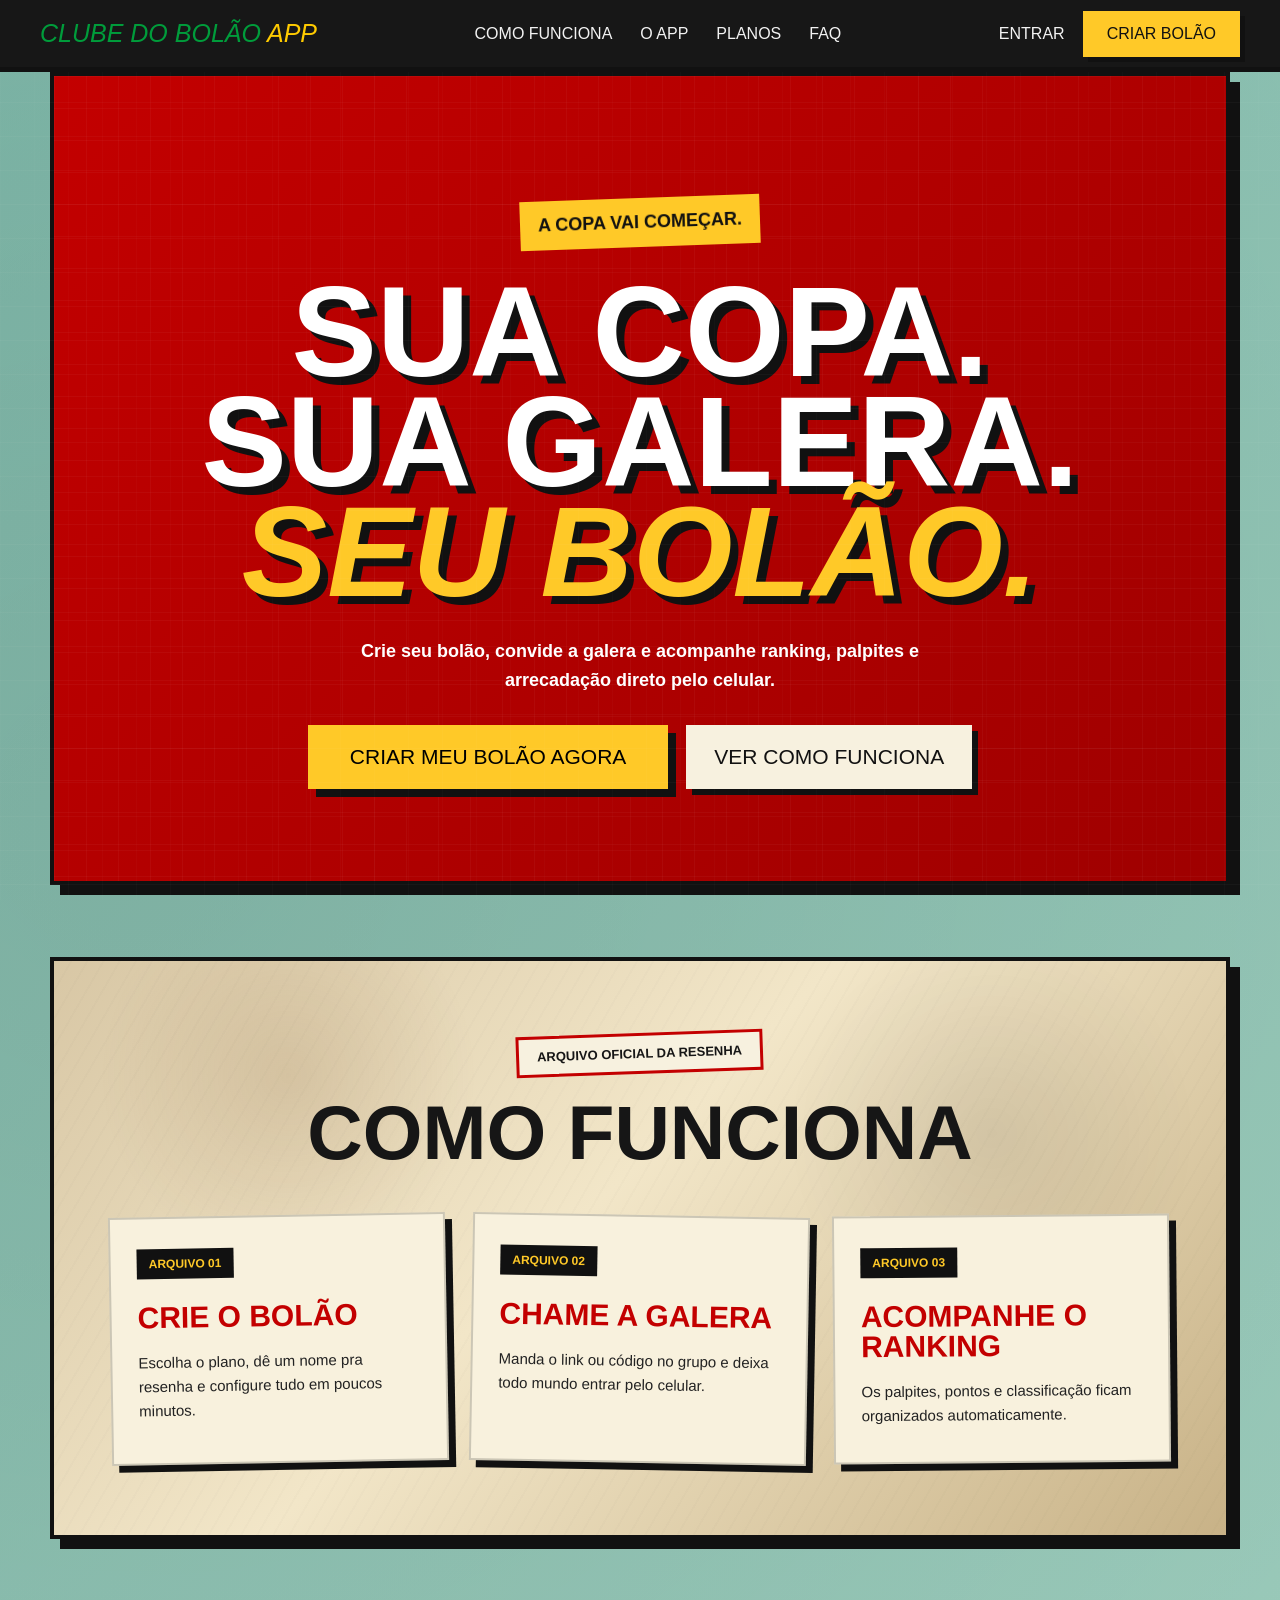
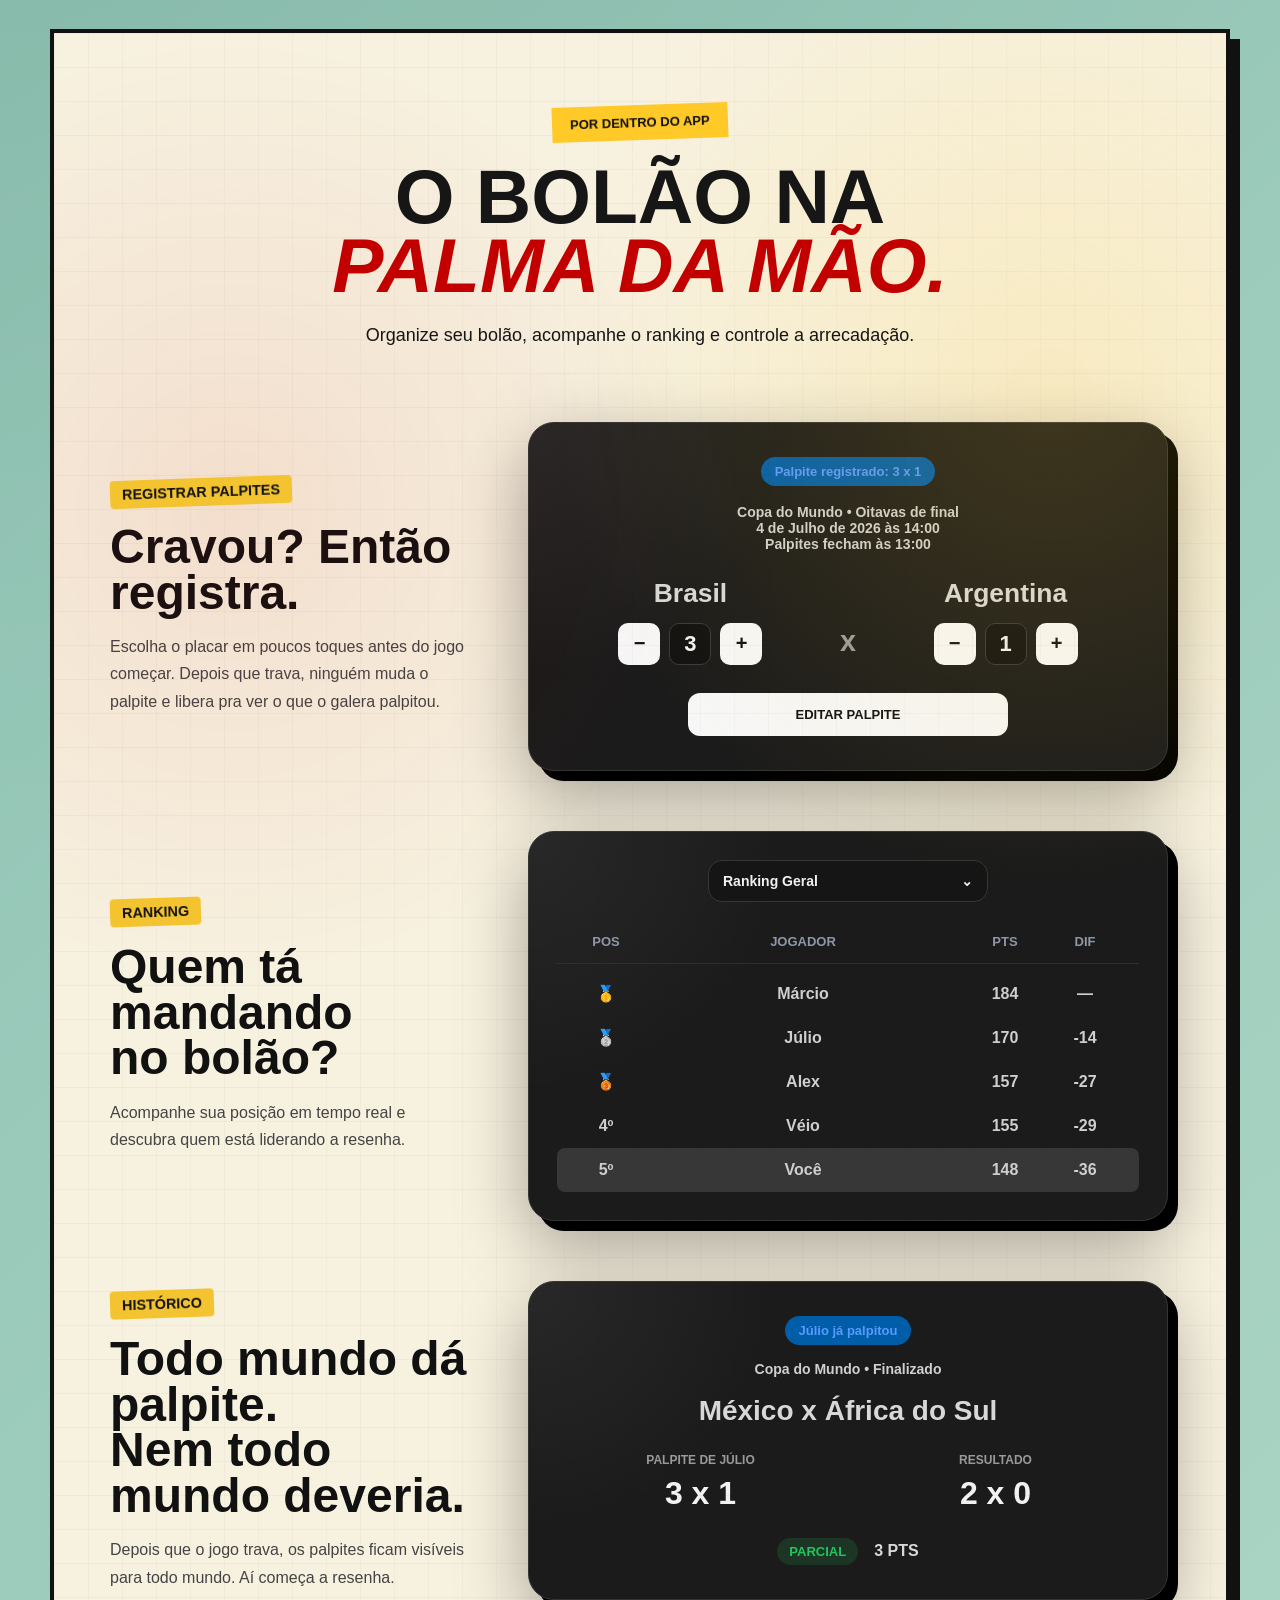
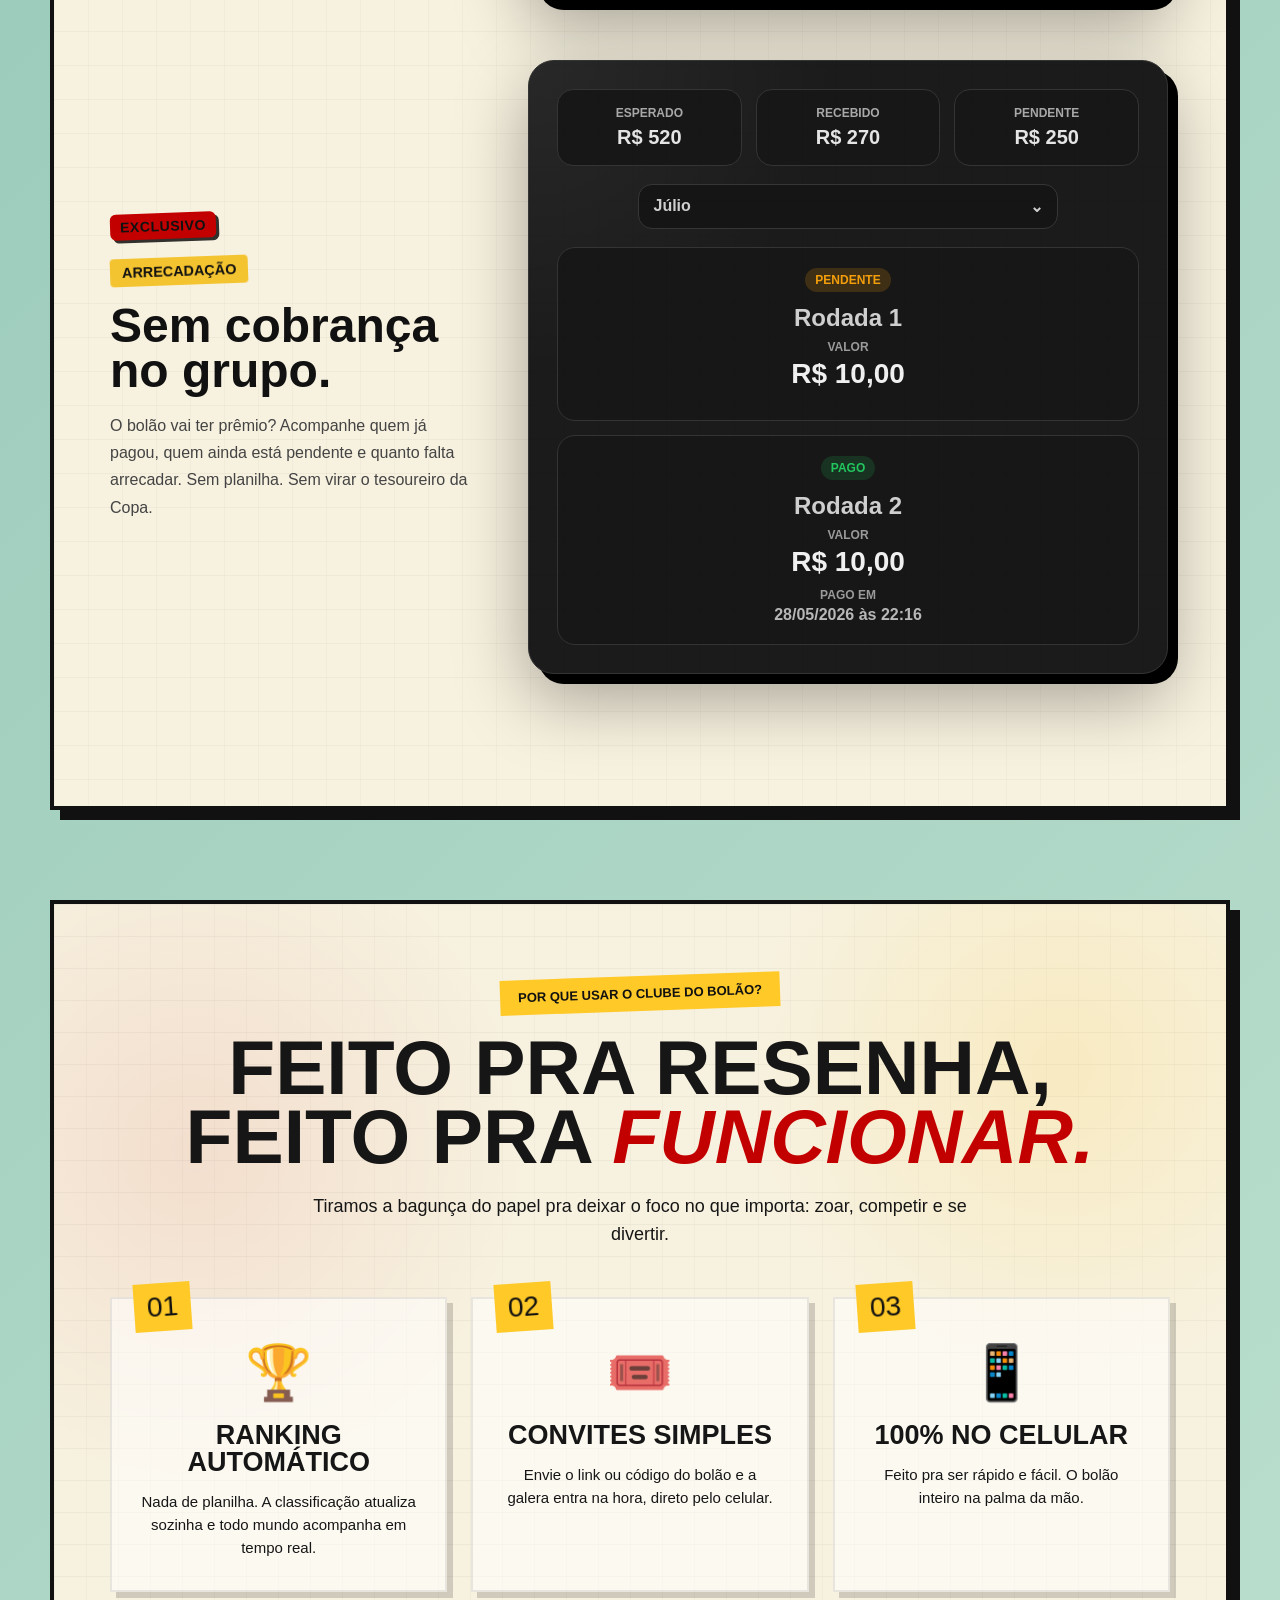
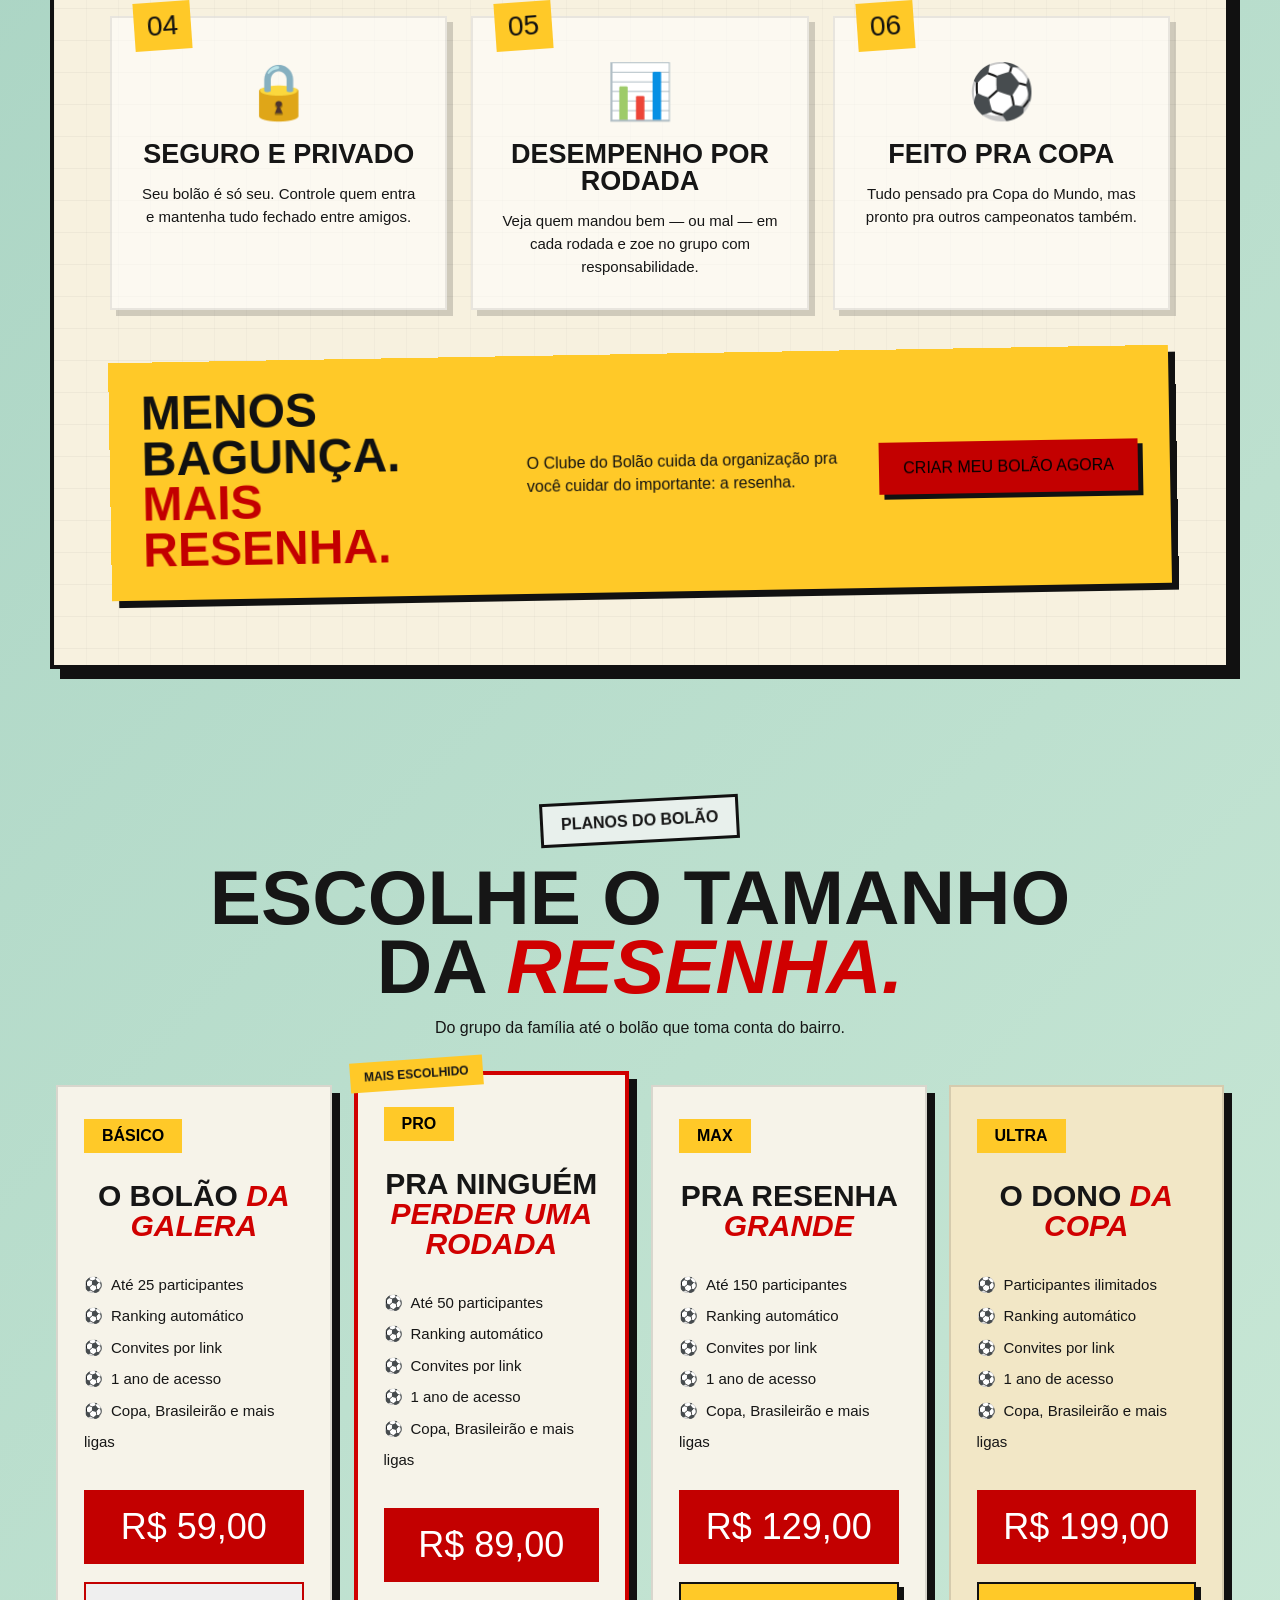
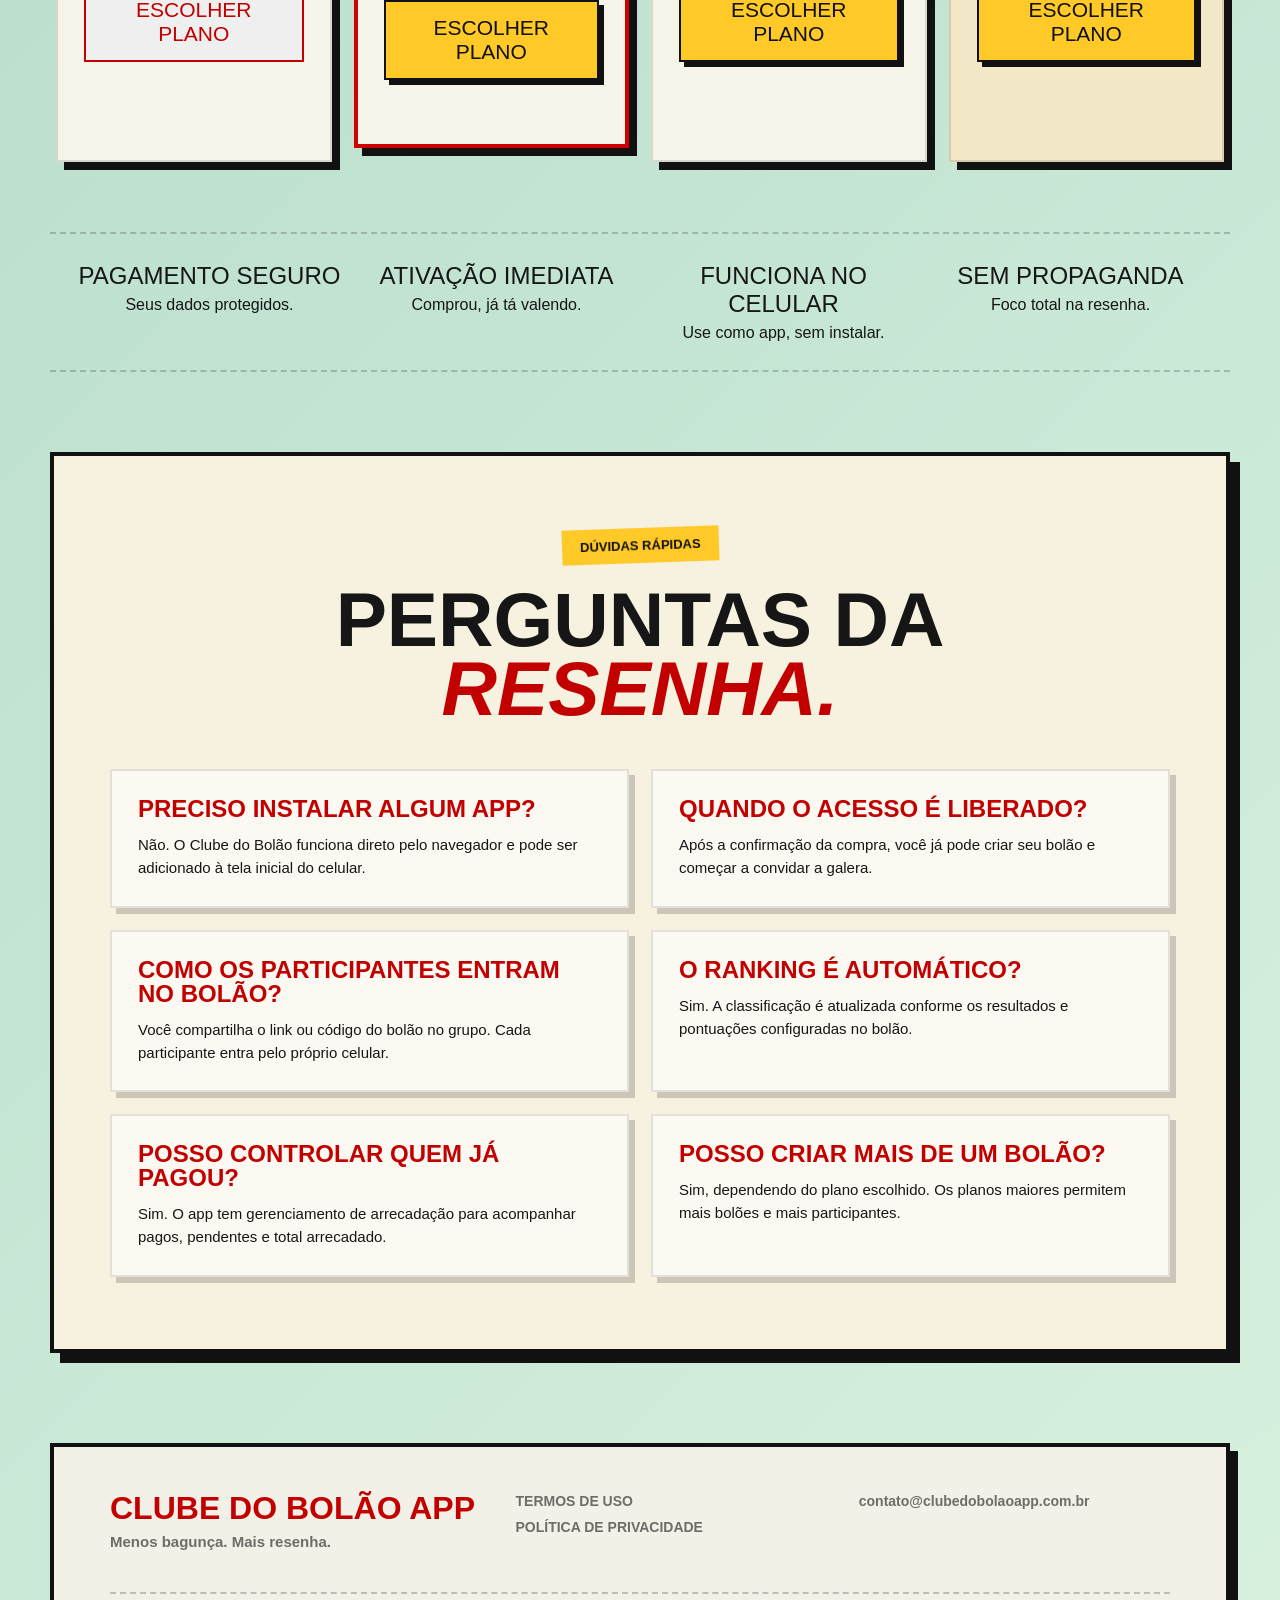
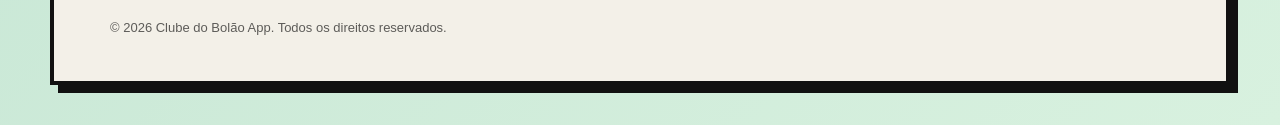
==== commit 962bff54: "Add files via upload" ====
--- a/index.html
+++ b/index.html
@@ -42,7 +42,7 @@
   </nav>
 
   <div class="header-actions">
-    <a class="login-link" href="#">Entrar</a>
+    <a class="login-link" href="https://app.clubedobolaoapp.com.br/login">Entrar</a>
     <a class="header-cta" href="#planos">Criar bolão</a>
   </div>
 </header>
@@ -338,7 +338,7 @@
   <div class="history-card">
 
     <div class="history-pill">
-      Cirineu já palpitou
+      Júlio já palpitou
     </div>
 
     <div class="history-meta">
@@ -351,7 +351,7 @@
 
     <div class="history-scores">
       <div class="history-score">
-        <span>Palpite do Cirineu</span>
+        <span>Palpite de Júlio</span>
         <strong>3 x 1</strong>
       </div>
 
@@ -373,6 +373,8 @@
 <div class="experience-block">
 
   <div class="experience-copy">
+    <span class="exclusive-badge">EXCLUSIVO</span> <br>
+    <br>
     <span class="feature-label">ARRECADAÇÃO</span>
 
     <h3>
@@ -519,79 +521,95 @@
 
     -->
 
-    <section class="pricing" id="planos">
-      <p class="section-label">Planos do bolão</p>
-
-      <h2>
-        Escolhe o tamanho<br />
-        da <span>resenha.</span>
-      </h2>
-
-      <p class="section-subtitle">
-        Do grupo da família até o bolão que toma conta do bairro.
-      </p>
-
-      <div class="plans-grid">
-        <article class="plan-card">
-          <h3>Básico</h3>
-          <h4>O bolão <span>da galera</span></h4>
-          <ul>
-            <li>Até 25 participantes</li>
-            <li>Ranking automático</li>
-            <li>Convites por link</li>
-            <li>1 ano de acesso</li>
-            <li>Copa, Brasileirão e mais ligas</li>
-          </ul>
-          <div class="price">R$ 59,00</div>
-          <a href="#" class="plan-button">ESCOLHER PLANO</a>
-        </article>
-
-        <article class="plan-card featured">
-          <div class="badge">Mais escolhido</div>
-          <h3>Pro</h3>
-          <h4>Pra ninguém <span>perder uma rodada</span></h4>
-          <ul>
-            <li>Até 50 participantes</li>
-            <li>Ranking automático</li>
-            <li>Convites por link</li>
-            <li>1 ano de acesso</li>
-            <li>Copa, Brasileirão e mais ligas</li>
-      
-          </ul>
-          <div class="price">R$ 89,00</div>
-          <a href="#" class="plan-button yellow">ESCOLHER PLANO</a>
-        </article>
-
-        <article class="plan-card">
-          <h3>Max</h3>
-          <h4>Pra resenha <span>grande</span></h4>
-          <ul>
-            <li>Até 150 participantes</li>
-            <li>Ranking automático</li>
-            <li>Convites por link</li>
-            <li>1 ano de acesso</li>
-            <li>Copa, Brasileirão e mais ligas</li>
-          </ul>
-          <div class="price">R$ 129,00</div>
-          <a href="#" class="plan-button">ESCOLHER PLANO</a>
-        </article>
-
-        <article class="plan-card ultra">
-          <h3>Ultra</h3>
-          <h4>O dono <span>da Copa</span></h4>
-          <ul>
-            <li>Participantes ilimitados</li> 
-            <li>Ranking automático</li>
-            <li>Convites por link</li>
-            <li>1 ano de acesso</li>
-            <li>Copa, Brasileirão e mais ligas</li>
-          </ul>
-          <div class="price">R$ 199,00</div>
-          <a href="#" class="plan-button">ESCOLHER PLANO</a>
-        </article>
-      </div>
-    </section>
-
+   <section class="pricing" id="planos">
+  <p class="section-label">Planos do bolão</p>
+
+  <h2>
+    Escolhe o tamanho<br />
+    da <span>resenha.</span>
+  </h2>
+
+  <p class="section-subtitle">
+    Do grupo da família até o bolão que toma conta do bairro.
+  </p>
+
+  <div class="plans-grid">
+    <article class="plan-card">
+      <h3>Básico</h3>
+      <h4>O bolão <span>da galera</span></h4>
+      <ul>
+        <li>Até 25 participantes</li>
+        <li>Ranking automático</li>
+        <li>Convites por link</li>
+        <li>1 ano de acesso</li>
+        <li>Copa, Brasileirão e mais ligas</li>
+      </ul>
+      <div class="price">R$ 59,00</div>
+      <button type="button" class="plan-button" onclick="prepararCheckout('basic', this)">
+  ESCOLHER PLANO
+</button>
+
+<div class="checkout-area"></div>
+    </article>
+
+    <article class="plan-card featured">
+      <div class="badge">Mais escolhido</div>
+      <h3>Pro</h3>
+      <h4>Pra ninguém <span>perder uma rodada</span></h4>
+      <ul>
+        <li>Até 50 participantes</li>
+        <li>Ranking automático</li>
+        <li>Convites por link</li>
+        <li>1 ano de acesso</li>
+        <li>Copa, Brasileirão e mais ligas</li>
+      </ul>
+      <div class="price">R$ 89,00</div>
+      <button type="button" class="plan-button yellow" onclick="prepararCheckout('pro', this)">
+  ESCOLHER PLANO
+</button>
+
+<div class="checkout-area"></div>
+    </article>
+
+    <article class="plan-card">
+      <h3>Max</h3>
+      <h4>Pra resenha <span>grande</span></h4>
+      <ul>
+        <li>Até 150 participantes</li>
+        <li>Ranking automático</li>
+        <li>Convites por link</li>
+        <li>1 ano de acesso</li>
+        <li>Copa, Brasileirão e mais ligas</li>
+      </ul>
+      <div class="price">R$ 129,00</div>
+      <button type="button" class="plan-button yellow" onclick="prepararCheckout('max', this)">
+  ESCOLHER PLANO
+</button>
+
+<div class="checkout-area"></div>
+    </article>
+
+    <article class="plan-card ultra">
+      <h3>Ultra</h3>
+      <h4>O dono <span>da Copa</span></h4>
+      <ul>
+        <li>Participantes ilimitados</li>
+        <li>Ranking automático</li>
+        <li>Convites por link</li>
+        <li>1 ano de acesso</li>
+        <li>Copa, Brasileirão e mais ligas</li>
+      </ul>
+      <div class="price">R$ 199,00</div>
+      <button type="button" class="plan-button yellow" onclick="prepararCheckout('ultra', this)">
+  ESCOLHER PLANO
+</button>
+
+<div class="checkout-area"></div>
+    </article>
+  </div>
+
+ 
+</section>
     <section class="benefits">
       <div>
         <strong>Pagamento seguro</strong>
@@ -631,22 +649,30 @@
 
 <body>
 
-  ...
-
-<button onclick="prepararCheckout('pro')">
-  TESTAR SOFT REDIRECT
-</button>
-
+ 
 <div id="checkoutArea"></div>
 
+
 <script>
-async function prepararCheckout(planCode) {
-
-  const checkoutArea =
-    document.getElementById("checkoutArea");
-
-  checkoutArea.innerHTML =
-    "Preparando checkout...";
+async function prepararCheckout(planCode, buttonElement) {
+
+const checkoutArea =
+  buttonElement.closest(".plan-card").querySelector(".checkout-area");
+
+  checkoutArea.innerHTML = `
+    <div class="checkout-loading">
+      Preparando seu pedido...
+    </div>
+  `;
+
+  if (buttonElement) {
+    buttonElement.disabled = true;
+    buttonElement.dataset.originalText =
+      buttonElement.innerText;
+
+    buttonElement.innerText =
+      "Preparando...";
+  }
 
   try {
 
@@ -667,24 +693,51 @@
     const data = await response.json();
 
     if (!response.ok || !data.checkout_url) {
-      checkoutArea.innerHTML =
-        "Não foi possível iniciar o checkout.";
+
+      checkoutArea.innerHTML = `
+        <div class="checkout-error">
+          Não foi possível iniciar o checkout.
+          Tente novamente.
+        </div>
+      `;
+
       return;
     }
 
     checkoutArea.innerHTML = `
-      <a href="${data.checkout_url}">
-        Continuar para o checkout
-      </a>
+      <div class="checkout-ready">
+        <p>Seu pedido está pronto.</p>
+
+        <a
+          href="${data.checkout_url}"
+          class="checkout-link"
+        >
+          Continuar para o pagamento
+        </a>
+      </div>
     `;
 
   } catch (err) {
 
     console.error(err);
 
-    checkoutArea.innerHTML =
-      "Erro de conexão.";
-
+    checkoutArea.innerHTML = `
+      <div class="checkout-error">
+        Erro de conexão.
+        Tente novamente.
+      </div>
+    `;
+
+  } finally {
+
+    if (buttonElement) {
+
+      buttonElement.disabled = false;
+
+      buttonElement.innerText =
+        buttonElement.dataset.originalText ||
+        "Comprar";
+    }
   }
 }
 </script>
--- a/style.css
+++ b/style.css
@@ -291,6 +291,9 @@
 
 .plan-button {
   width: 100%;
+  font-family: Impact, Haettenschweiler, 'Arial Narrow Bold', sans-serif;
+  font-size: 21px;
+  font-weight: 500px;
   text-align: center;
   border: 2px solid #c30000;
   padding: 14px;
@@ -1682,14 +1685,18 @@
   }
 
   .prediction-match {
-  grid-template-columns: 1fr auto 1fr;
+  grid-template-columns:
+    minmax(0, 1fr)
+    auto
+    minmax(0, 1fr);
   gap: 10px;
-}
+  }
 
   .versus {
     margin: 0;
   }
-}.prediction-cta {
+  }
+.prediction-cta {
   width: 100%;
   max-width: 320px;
   margin: 28px auto 0;
@@ -1761,6 +1768,8 @@
   align-items: center;
 
   font-weight: 800;
+  
+  font-size: 14px;
 }
 
 .ranking-table {
@@ -2069,4 +2078,190 @@
   .payments-value {
     font-size: 24px;
   }
+}
+@media (max-width: 480px) {
+  .prediction-card,
+  .ranking-card,
+  .history-card,
+  .payments-card {
+    max-width: 100%;
+    padding: 20px 16px;
+    border-radius: 22px;
+    box-shadow:
+      6px 6px 0 #000,
+      0 18px 50px rgba(0,0,0,.28);
+  }
+
+  .prediction-card *,
+  .ranking-card *,
+  .history-card *,
+  .payments-card * {
+    font-size: calc(1em - 2px);
+  }
+
+  .history-match {
+    font-size: 1.25rem;
+  }
+
+  .history-score strong {
+    font-size: 1.45rem;
+  }
+
+  .payments-item h4 {
+    font-size: 20px;
+  }
+
+  .payments-value {
+    font-size: 22px;
+  }
+
+  .payments-date {
+    font-size: 14px;
+  }
+
+  .ranking-row {
+    grid-template-columns: 44px 1fr 54px 54px;
+    padding: 0 8px;
+    font-size: 12px;
+  }
+
+  .ranking-header {
+    font-size: 11px;
+  }
+
+  .payments-summary {
+    grid-template-columns: 1fr;
+  }
+}
+
+@media (max-width: 480px) {
+
+  .team-name {
+    font-size: 1.25rem;
+  }
+
+  .versus {
+    font-size: 1.2rem;
+  }
+
+  .score-number {
+    font-size: 18px;
+  }
+
+  .score-btn {
+    font-size: 18px;
+  }
+
+  .history-match {
+    font-size: 1.25rem;
+  }
+
+  .history-score strong {
+    font-size: 1.45rem;
+  }
+
+  .payments-item h4 {
+    font-size: 20px;
+  }
+
+  .payments-value {
+    font-size: 22px;
+  }
+
+  .payments-date {
+    font-size: 14px;
+  }
+
+  .ranking-row {
+    font-size: 13px;
+  }
+
+}
+
+.exclusive-badge {
+  display: inline-block;
+  margin-right: 6px;
+  padding: 6px 10px;
+
+  background: #c30000;
+  color: #111;
+
+  border-radius: 6px;
+
+  font-family: Inter, sans-serif;
+  font-size: 14px;
+  font-weight: 700;
+  letter-spacing: .04em;
+  line-height: 1;
+
+  transform: rotate(-2deg);
+  box-shadow: 3px 3px 0 rgba(0,0,0,.8);
+}
+
+.checkout-area {
+  margin-top: 32px;
+  text-align: center;
+}
+
+.checkout-loading {
+  color: #111;
+  font-size: 24px;
+  font-weight: 500;
+}
+
+.checkout-ready {
+  display: flex;
+  flex-direction: column;
+  align-items: center;
+  gap: 14px;
+}
+
+.checkout-ready p {
+  margin: 0;
+  color: #111;
+  font-size: 24px;
+  font-weight: 500;
+}
+
+.checkout-link {
+  display: inline-flex;
+  align-items: center;
+  justify-content: center;
+
+  background: #f4c430;
+  color: #111;
+
+  padding: 14px 22px;
+
+  border-radius: 12px;
+
+  text-decoration: none;
+
+  font-size: 24px;
+  font-weight: 500;
+
+  text-transform: uppercase;
+
+  transition: transform .2s ease;
+}
+
+.checkout-link:hover {
+  transform: translateY(-2px);
+}
+
+.checkout-error {
+  color: #ff8a8a;
+  font-size: 14px;
+  font-weight: 700;
+}
+.plan-button {
+  cursor: pointer;
+}
+
+.plan-button,
+.checkout-link {
+  cursor: pointer;
+}
+.plan-button:disabled {
+  cursor: wait;
 }
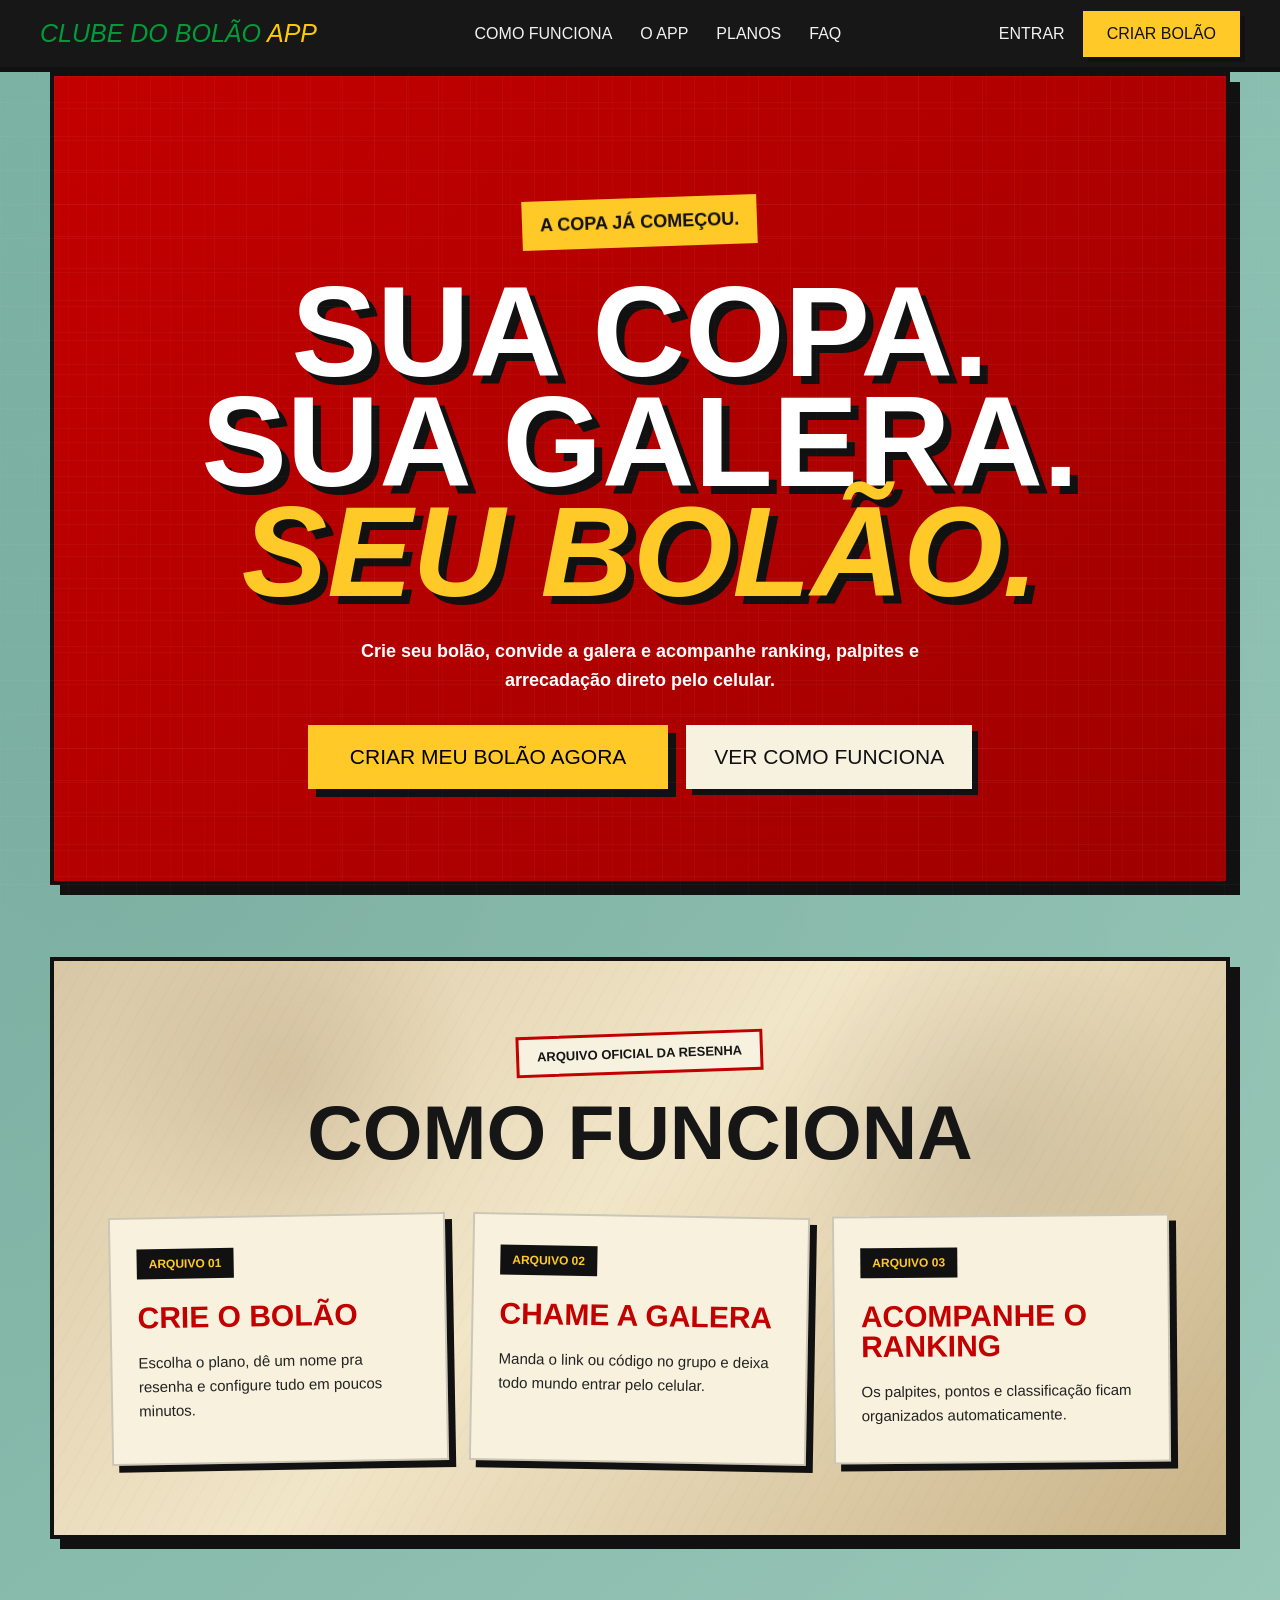
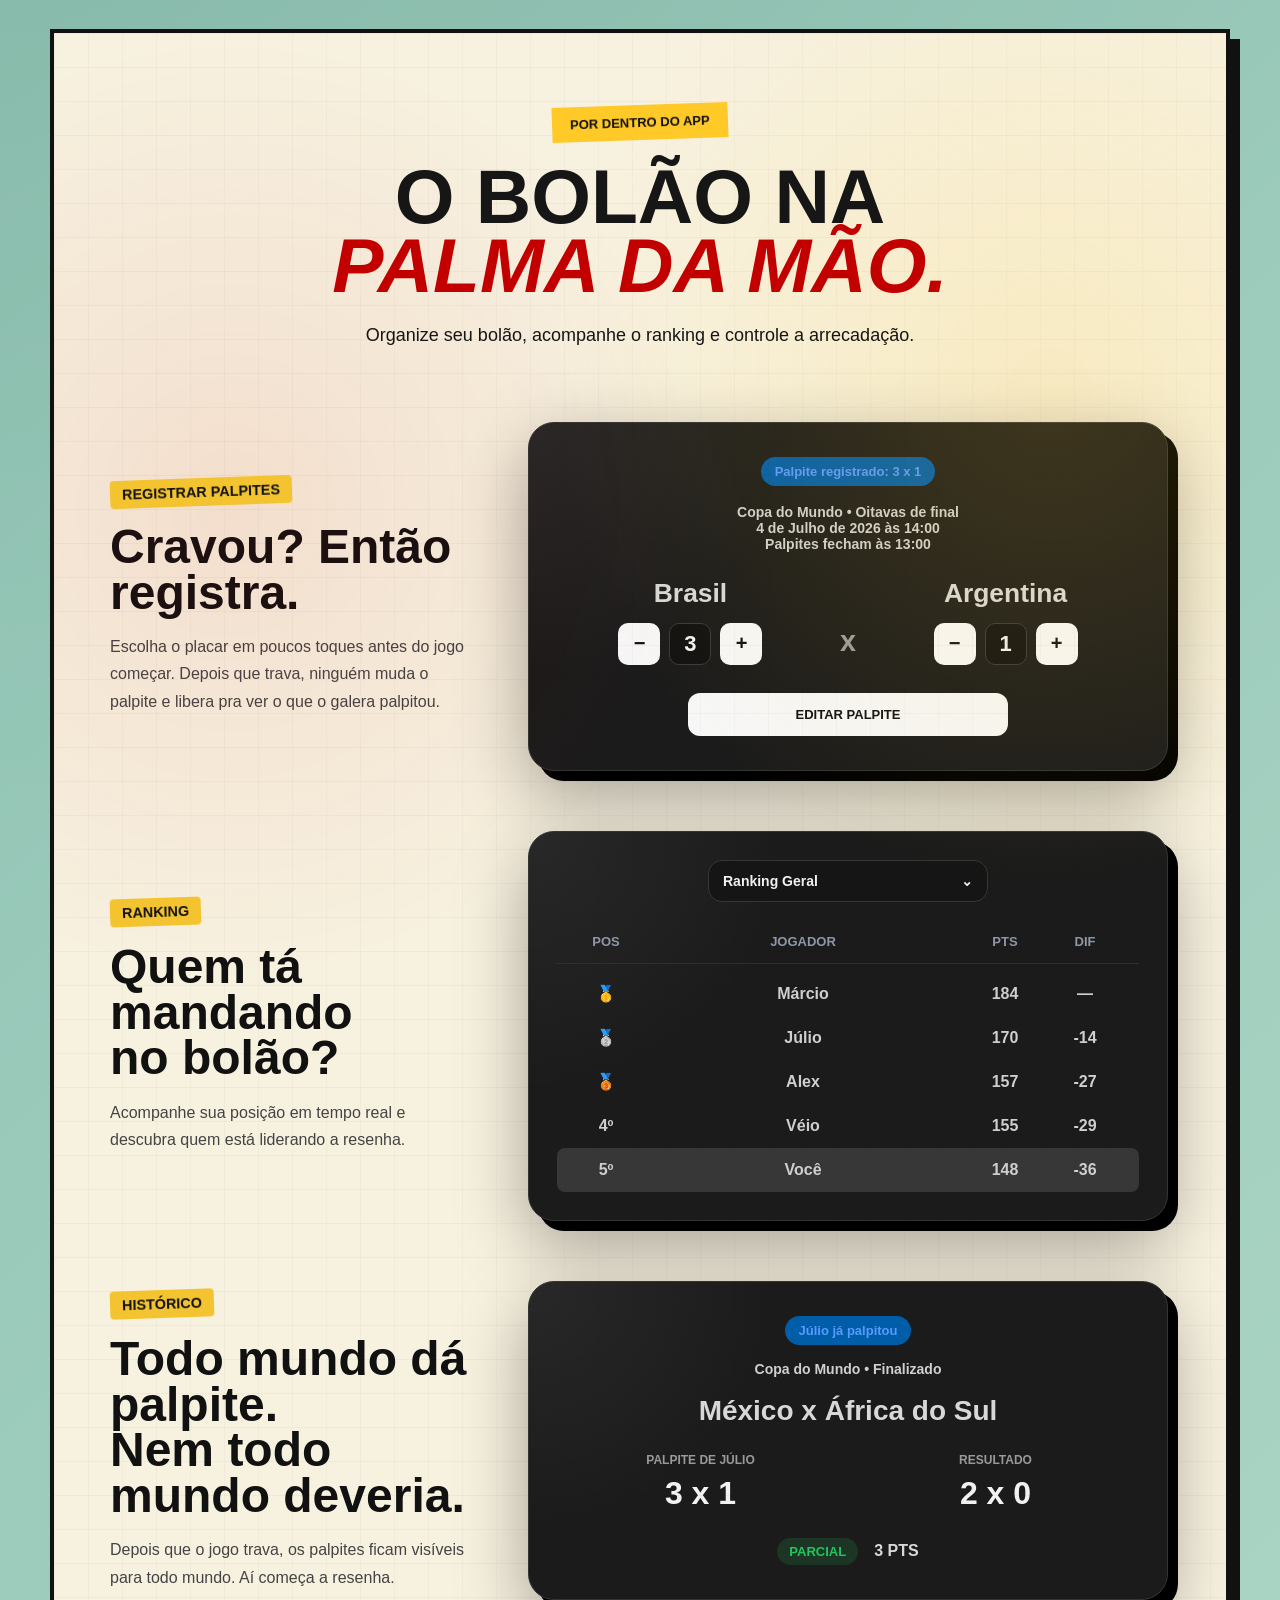
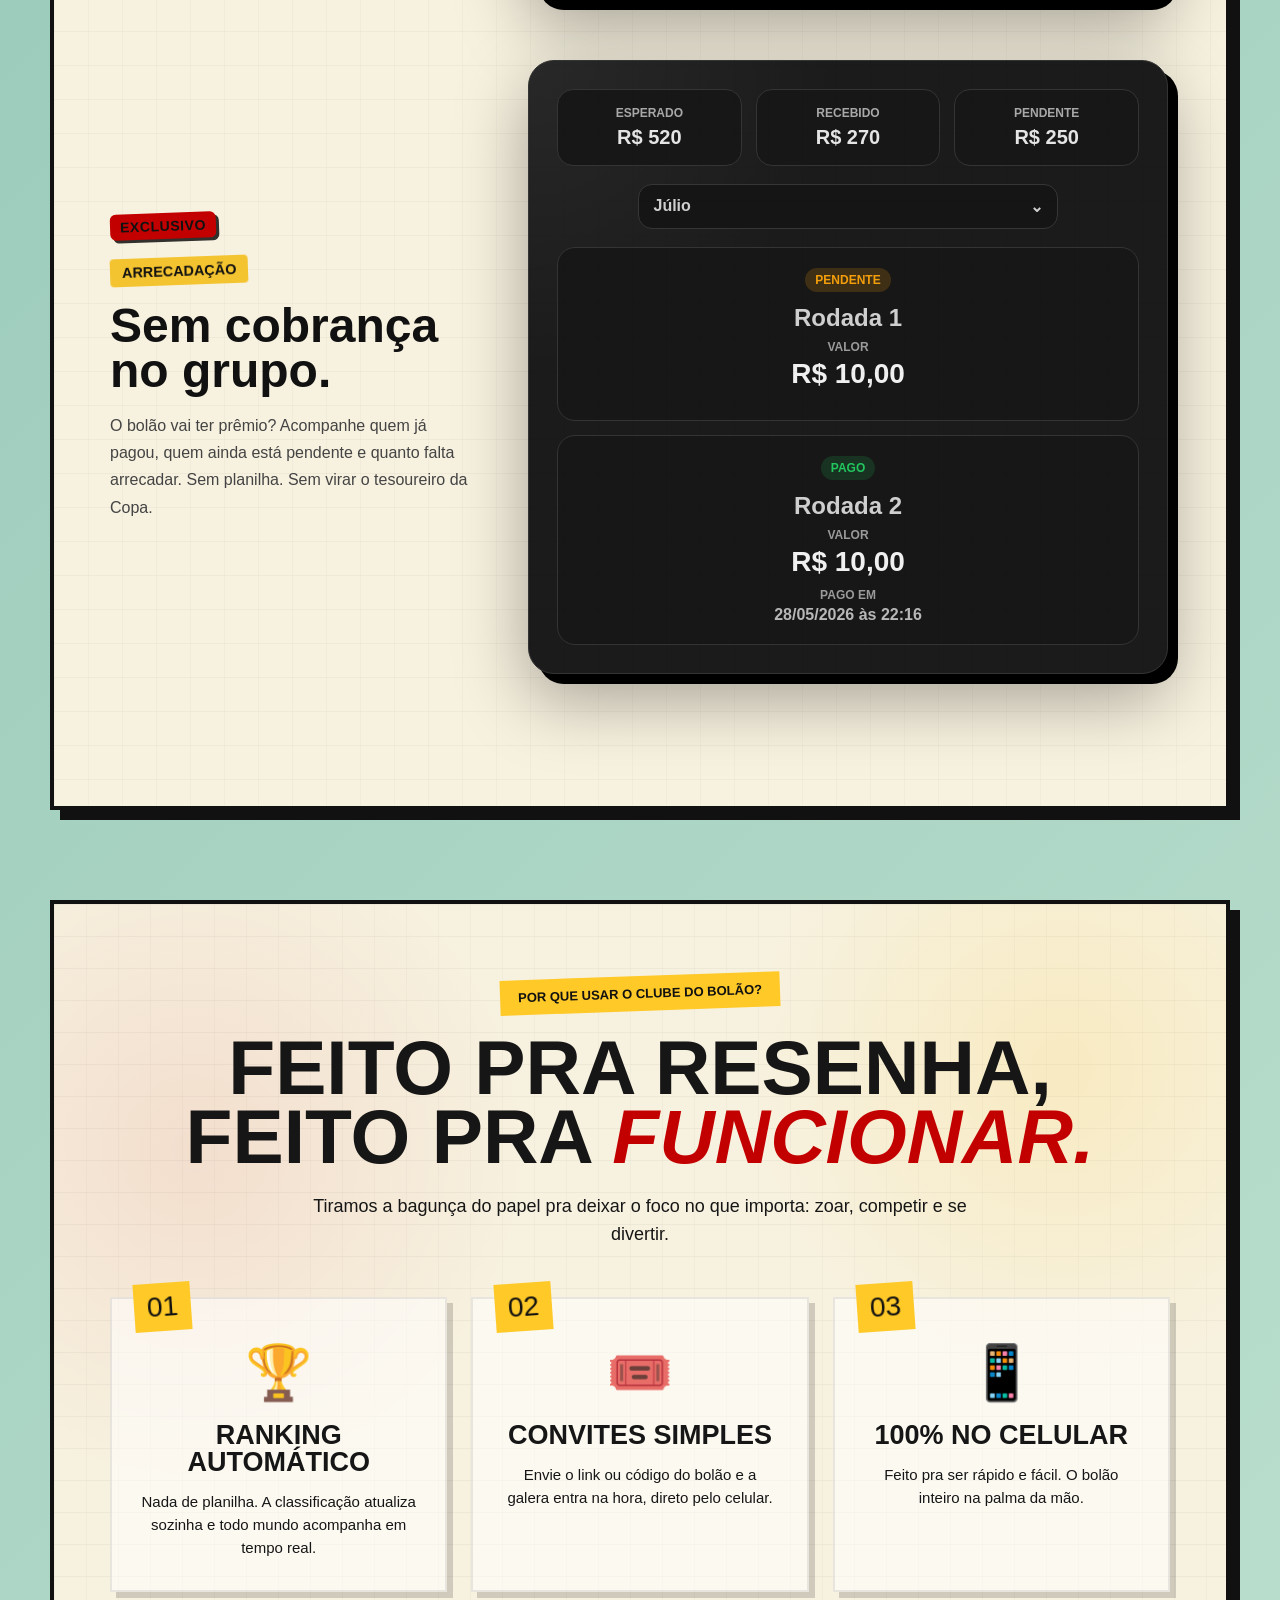
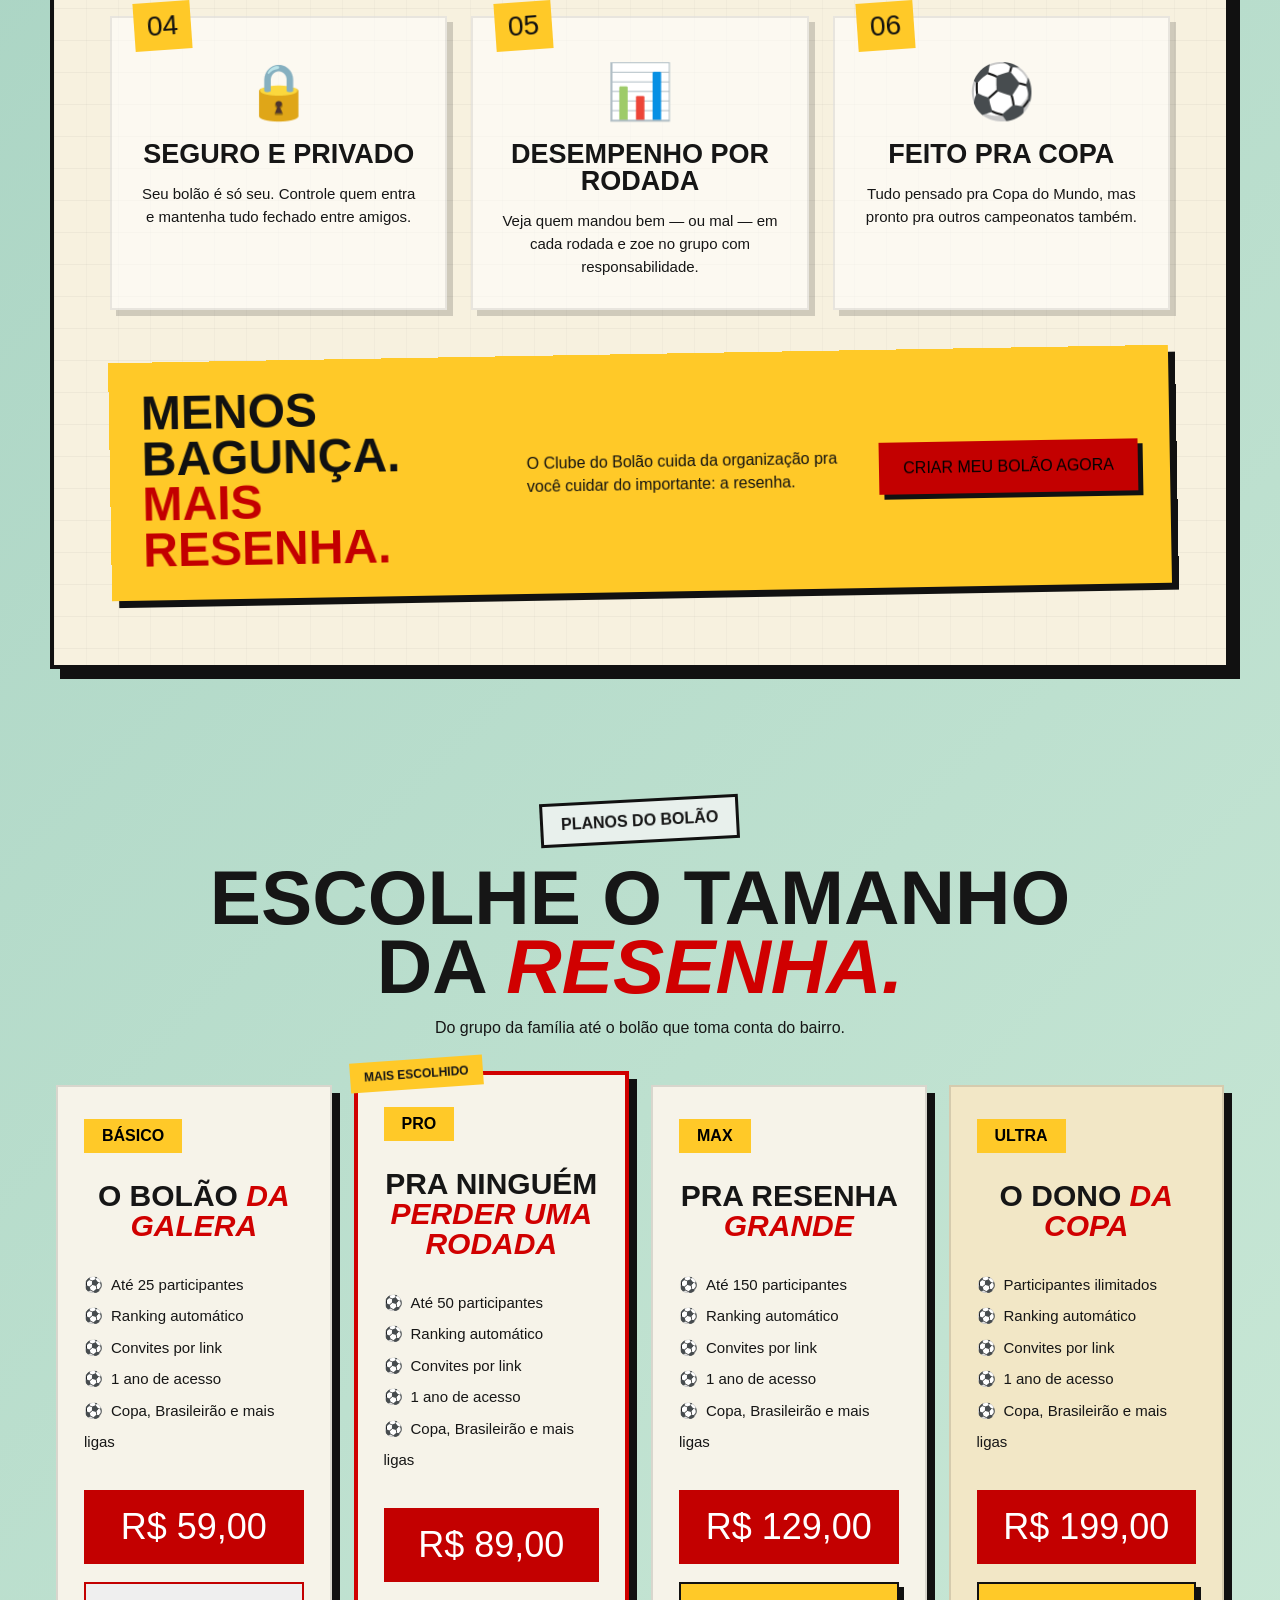
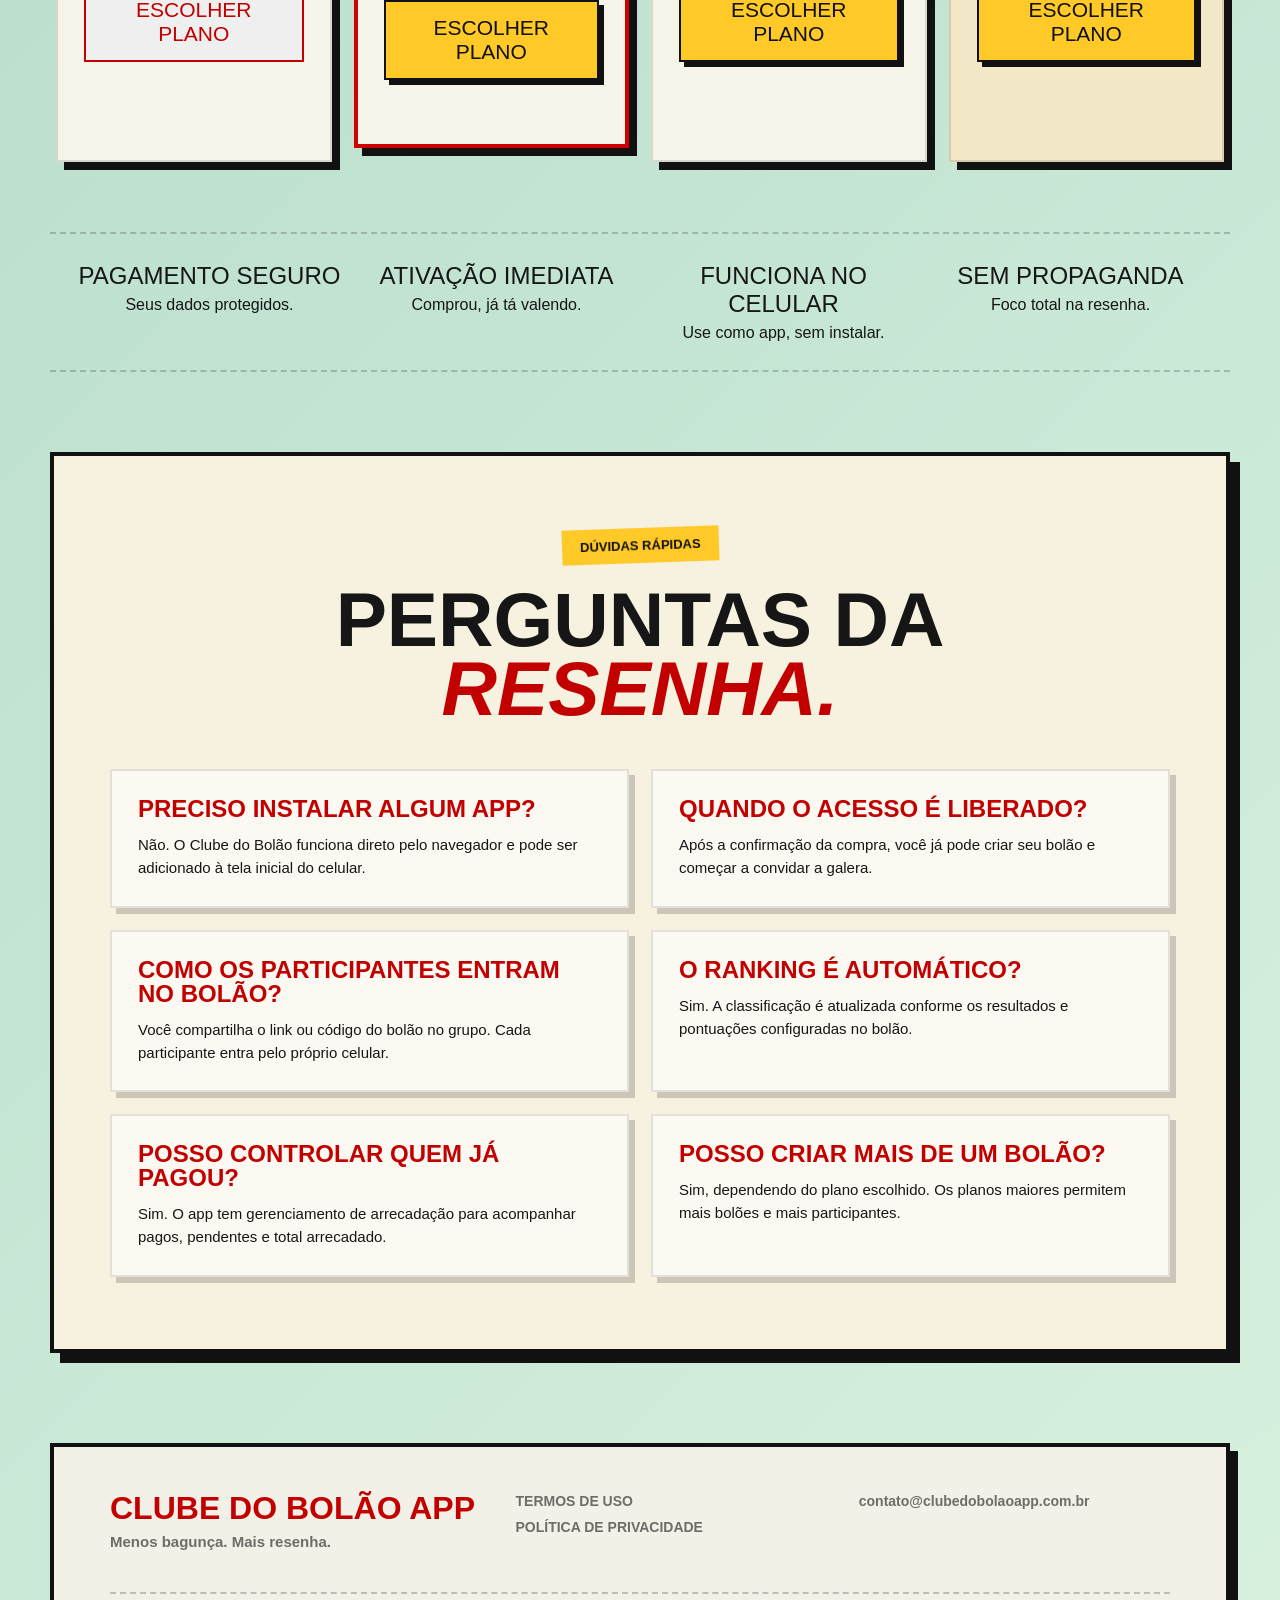
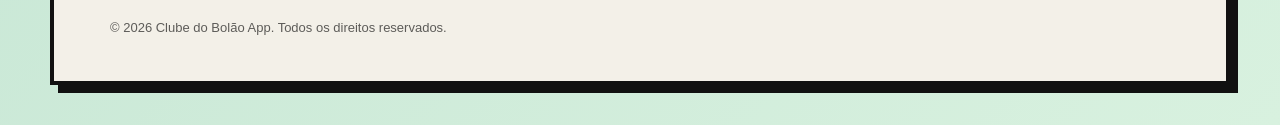
==== commit 6ddcbbfe: "Add files via upload" ====
--- a/index.html
+++ b/index.html
@@ -24,6 +24,25 @@
 
   <link rel="icon" href="./assets/favicon.png" />
   <link rel="stylesheet" href="style.css" />
+
+  <!-- Meta Pixel Code -->
+  <script>
+  !function(f,b,e,v,n,t,s)
+  {if(f.fbq)return;n=f.fbq=function(){n.callMethod?
+  n.callMethod.apply(n,arguments):n.queue.push(arguments)};
+  if(!f._fbq)f._fbq=n;n.push=n;n.loaded=!0;n.version='2.0';
+  n.queue=[];t=b.createElement(e);t.async=!0;
+  t.src=v;s=b.getElementsByTagName(e)[0];
+  s.parentNode.insertBefore(t,s)}(window, document,'script',
+  'https://connect.facebook.net/en_US/fbevents.js');
+  fbq('init', '1551832153314438');
+  fbq('track', 'PageView');
+  </script>
+  <noscript><img height="1" width="1" style="display:none"
+  src="https://www.facebook.com/tr?id=1551832153314438&ev=PageView&noscript=1"
+  /></noscript>
+  <!-- End Meta Pixel Code -->  
+
 </head>
 
 <body>
@@ -49,7 +68,7 @@
 
 <section class="hero hero-clean">
   <div class="hero-clean-inner">
-    <p class="hero-kicker">A Copa vai começar.</p>
+    <p class="hero-kicker">A Copa já começou.</p>
 
     <h1>
       Sua Copa.<br />
@@ -676,6 +695,12 @@
 
   try {
 
+    if (typeof fbq === "function") {
+    fbq("track", "InitiateCheckout", {
+      plan_code: planCode
+    });
+  }
+
     const response = await fetch(
       "https://dymwbyoqmvmoafduewpx.supabase.co/functions/v1/create-checkout",
       {
--- a/style.css
+++ b/style.css
@@ -120,10 +120,12 @@
   }
 
   .login-link {
+  display: inline-flex;
+  align-items: center;
+}
+
+  .header-cta {
     display: none;
-  }
-
-  .header-cta {
     padding: 12px 18px;
     font-size: 12px;
   }
